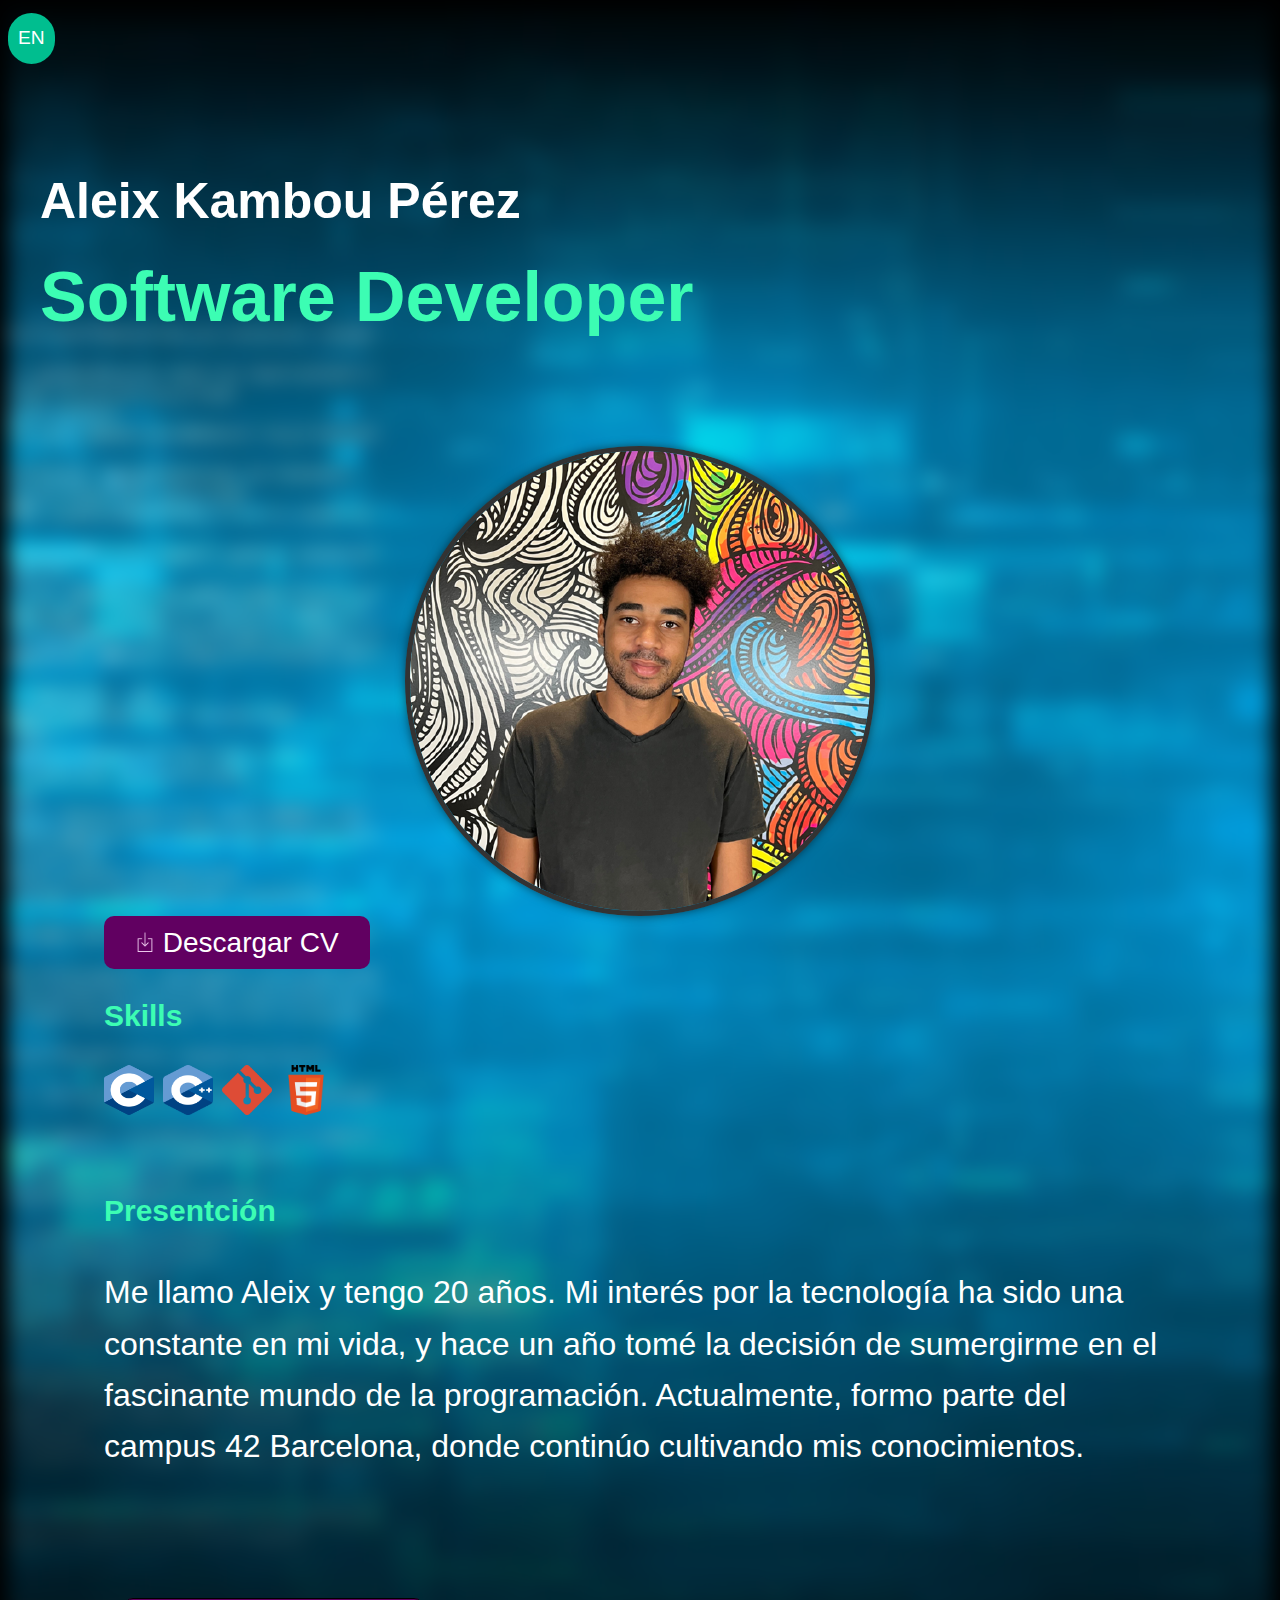
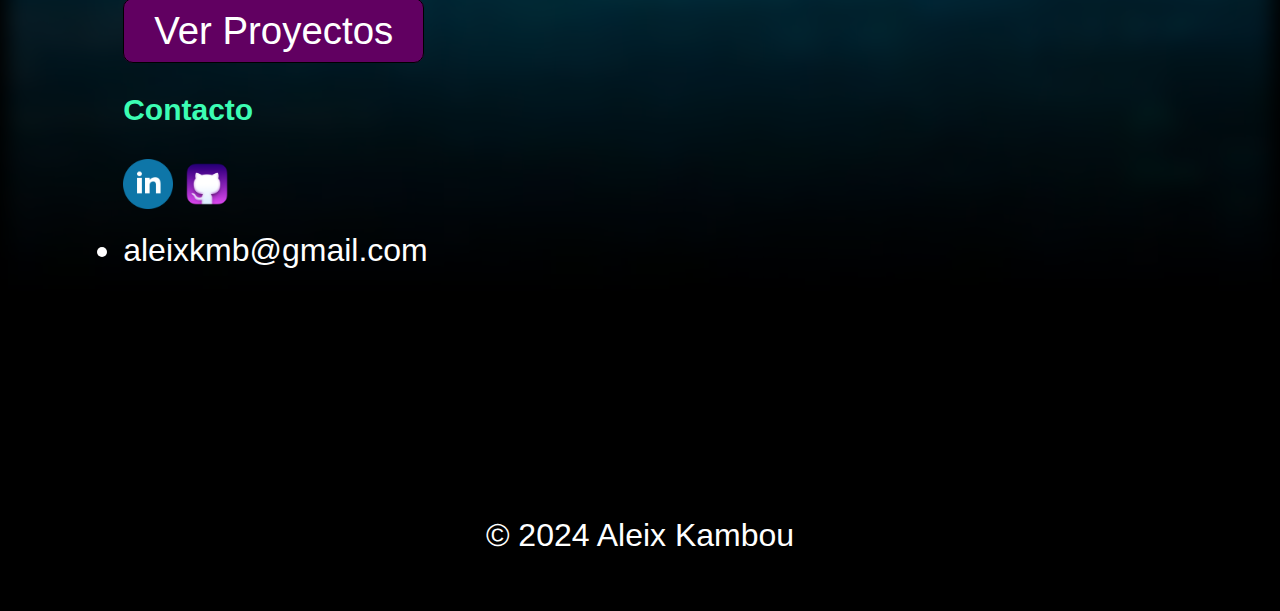
==== index.html @ 20dea62c "removed java" ====
<!DOCTYPE html>
<html lang="en">
<head>
    <meta charset="UTF-8">
    <meta name="viewport" content="width=device-width, initial-scale=1.0">
    <title>Aleix Kambou - Portfolio</title>
    <link rel="stylesheet" href="styles.css">
</head>
<body>
    <a href="english.html" class="language-button">EN</a>
    <header>
        <h1>Aleix Kambou Pérez</h1>
        <h4>Software Developer</h4>
        <img id="profile-picture" src="images/pfp.png" alt="Profile Picture">
    </header>
    
    <main>
        <section class="skills">
            <a href="CV/Aleix kambou.pdf" class="buttonCV" download>
                <img src="images/download.png" alt="Logo">
                Descargar CV
            </a>
            <h2>Skills</h2>
                <img src="images/c_logo.png" alt="Skill 1">
                <img src="images/cpp-logo.png" alt="Learning 1">
                <img src="images/git_logo.png" alt="Skill 3">
                <img src="images/html-logo.png" alt="Learning 2">
        </section>
        <section id="about-me">
            <h2>Presentción</h2>
            <p>
            Me llamo Aleix y tengo 20 años. 
            Mi interés por la tecnología ha sido una constante en mi vida, y 
            hace un año tomé la decisión de sumergirme en el fascinante 
            mundo de la programación. Actualmente, formo parte del campus 42 Barcelona, 
            donde continúo cultivando mis conocimientos.
        </section>
        <section id="contact">
            <a href="project.html" class="button">Ver Proyectos</a>
            <h2>Contacto</h2>
            <div>
                <a href="https://www.linkedin.com/in/akambou/" target="_blank"><img src="images/linkedin.png" alt="LinkedIn"></a>
                <a href="https://github.com/alkmb" target="_blank"><img src="images/github-logo.png" alt="GitHub"></a>
                <li>aleixkmb@gmail.com</li>
            </div>
        </section>
    </main>


    <footer>
        <p>&copy; 2024 Aleix Kambou</p>
        </footer>
        <script src="script.js"></script>
        </body>
        </html>
---- styles.css ----
body {
    font-family: Arial, sans-serif;
    line-height: 1.6;
    background-color: rgba(0, 0, 0, 1);
    position: relative;
    min-height: 100vh;
    font-size: 2em; /* Add this line */
}

@media (max-width: 800px) {
    #about-me, #contact, .skills {
        font-size: 1.5em;
    }
}

/* When the viewport is 500px or less, decrease the font size further */
@media (max-width: 800px) {
    #about-me , #contact, .skills{
        font-size: 0.7em;
    }
}

body::before {
	content: "";
	position: absolute;
	top: 0;
	left: 0;
	width: 100%;
	height: 100%;
	background: url("images/background.jpg");
	background-size: cover;
	background-position: center;
	filter: blur(10px); /* Adjust the pixel value as needed */
	z-index: -1;
}

#profile-picture {
	max-width: 100%;
	height: auto;
	border-radius: 50%;
	box-shadow: 0px 0px 10px rgba(0,0,0,0.5);
	border: 5px solid #333;
	display: block;
	margin: 0 auto; /* This will center the image */
}

#about-me {
	padding-top: 1em; /* Adjust this value as needed */
	padding-bottom: 3em;
	background: transparent;
	margin-bottom: 0em; /* Adjust this value as needed */
	margin-left: 3em;
	margin-right: 3em;
	color: white;
}

#contact {
	padding-left: 3em;
	padding-right: 3em;
	padding-bottom: 6em;
	background: transparent;
	margin-bottom: 0;
	margin-left: 0.6em;
	margin-right: 3em;
	color: white;
}

.skills {
	padding-left: 3em;
	background: transparent;
	margin-bottom: 0;
	margin-right: 3em;
	color: white;
}

.skills img {
	width: 50px;
	height: 50px; 
}


header {
	text-align: left;
    position: relative;
    padding-top: 2em;
    margin-left: 1em;
	margin-right: 1em;
    margin-bottom: 0;
}

@keyframes glitch {
	0% {
		text-shadow: none;
	}
	20% {
		text-shadow: -2px 0 blue, 2px 0 red;
	}
	40% {
		text-shadow: -2px 0 red, 2px 0 blue;
	}
	60% {
		text-shadow: -2px 0 blue, 2px 0 red;
	}
	80% {
		text-shadow: -2px 0 red, 2px 0 blue;
	}
	100% {
		text-shadow: none;
	}
}

h1 {
    font-size: 50px;
    color: rgb(255, 255, 255);
    margin-bottom: 0; /* This reduces the space below the h1 */
}

h3 {
	font-size: 20px;
	margin-top: 0; /* This reduces the space above the h3 */
	color: rgb(179, 16, 124);
}

h4 {
	font-size: 70px;
	margin-top: 0; /* This reduces the space above the h3 */
	color: rgb(60, 253, 179);
}
h2 {
	font-size: 30px;
	color: rgb(60, 253, 179);
	text-shadow: #000000;
}

@media (max-width: 600px) {
	h1 {
		display: none;
	}
	h4 {
		display: none;
	}
}

#contact img {
	width: 50px; /* Adjust as needed */
	height: auto; /* This maintains the aspect ratio of the image */
}

.buttonCV img {
	height: 20px;
	width: 20px;
	filter: brightness(0) invert(1) sepia(1) saturate(5) hue-rotate(270deg);
}

.buttonCV {
	transform: translateY(-50%);
	background-color: #610061; /* Change this to your preferred color */
	color: white; /* Change this to your preferred color */
	border: 1px solid #448e9b00;
	border-radius: 10px;
	text-decoration: none;
	font-size: 1.2em;
	transition: background-color 0.3s ease;
	margin: 0px;
}

.buttonCV:hover {
	background-color: #005F7F; /* Change this to your preferred color */
	animation: glitch 1s infinite;
}

/* Default button styles */
.button, .buttonCV{
	padding: 10px 30px;
	font-size: 28px;
}

.home-button {
	margin-left: 2em;
	transform: translateY(-50%);
	background-color: #610061; /* Change this to your preferred color */
	color: white; /* Change this to your preferred color */
	border: 1px solid #530546;
	border-radius: 10px;
	border-color: #000000;
	text-decoration: none;
	font-size: 1.2em;
	transition: background-color 0.3s ease;
	padding: 10px 30px;
	font-size: 28px;
}

.home-button:hover {
	background-color: #005F7F; /* Change this to your preferred color */
	animation: glitch 1s infinite;
}

.button{
	transform: translateY(-50%);
	background-color: #610061; /* Change this to your preferred color */
	color: white; /* Change this to your preferred color */
	border: 1px solid #530546;
	border-radius: 10px;
	border-color: #000000;
	text-decoration: none;
	font-size: 1.2em;
	transition: background-color 0.3s ease;
}

.button img{
	height: 20px;
	width: 20px;
	vertical-align: middle;
}

.button:hover {
	background-color: #005F7F; /* Change this to your preferred color */
	animation: glitch 1s infinite;
}

.language-button {
    display: inline-block;
    padding: 10px 10px;
    background-color: #00be8f; /* Change to desired color */
    color: white;
    text-decoration: none;
    text-align: center;
    border-radius: 100px;
	font-size: 0.6em;
    transition: background-color 0.3s ease;
}

.language-button:hover {
    background-color: #001d5c; /* Change to desired hover color */
}


/* Responsive styles for screens smaller than 600px */
@media (max-width: 600px) {
	.button, .buttonCV, #prev, #next {
		padding: 5px 10px;
		font-size: 14px;
	}
}


.project {
	position: relative;
	flex: 1 0 21%; /* This will make each box take up approximately 1/4 of the container width, adjust as needed */
	box-sizing: border-box;
	margin: 10%;
	padding: 10%;
	background-color: #181142; /* This makes the background grey */
	color: #ffffff; /* This makes the text white */
	box-shadow: 1px 1px 1px rgba(0,0,0,0.1);
	font-size: 14px; /* This makes the text smaller. Adjust as needed */
}


.github-logo{
	width: 40px; /* This makes the logo smaller. Adjust as needed */
	height: auto; /* This maintains the aspect ratio of the logo */
}

.github-logo:hover {
	filter: brightness(0) invert(1) sepia(1) saturate(5) hue-rotate(270deg);
}

.responsive-video {
	width: 30%;
	height: auto;
}

@media (min-width: 600px) {
	.responsive-video {
		width: 100%;
	}
}

@media (min-width: 900px) {
	.responsive-video {
		width: 100%;
	}
}


footer {
	color: white;
	text-align: center;
	padding: 10px;
}
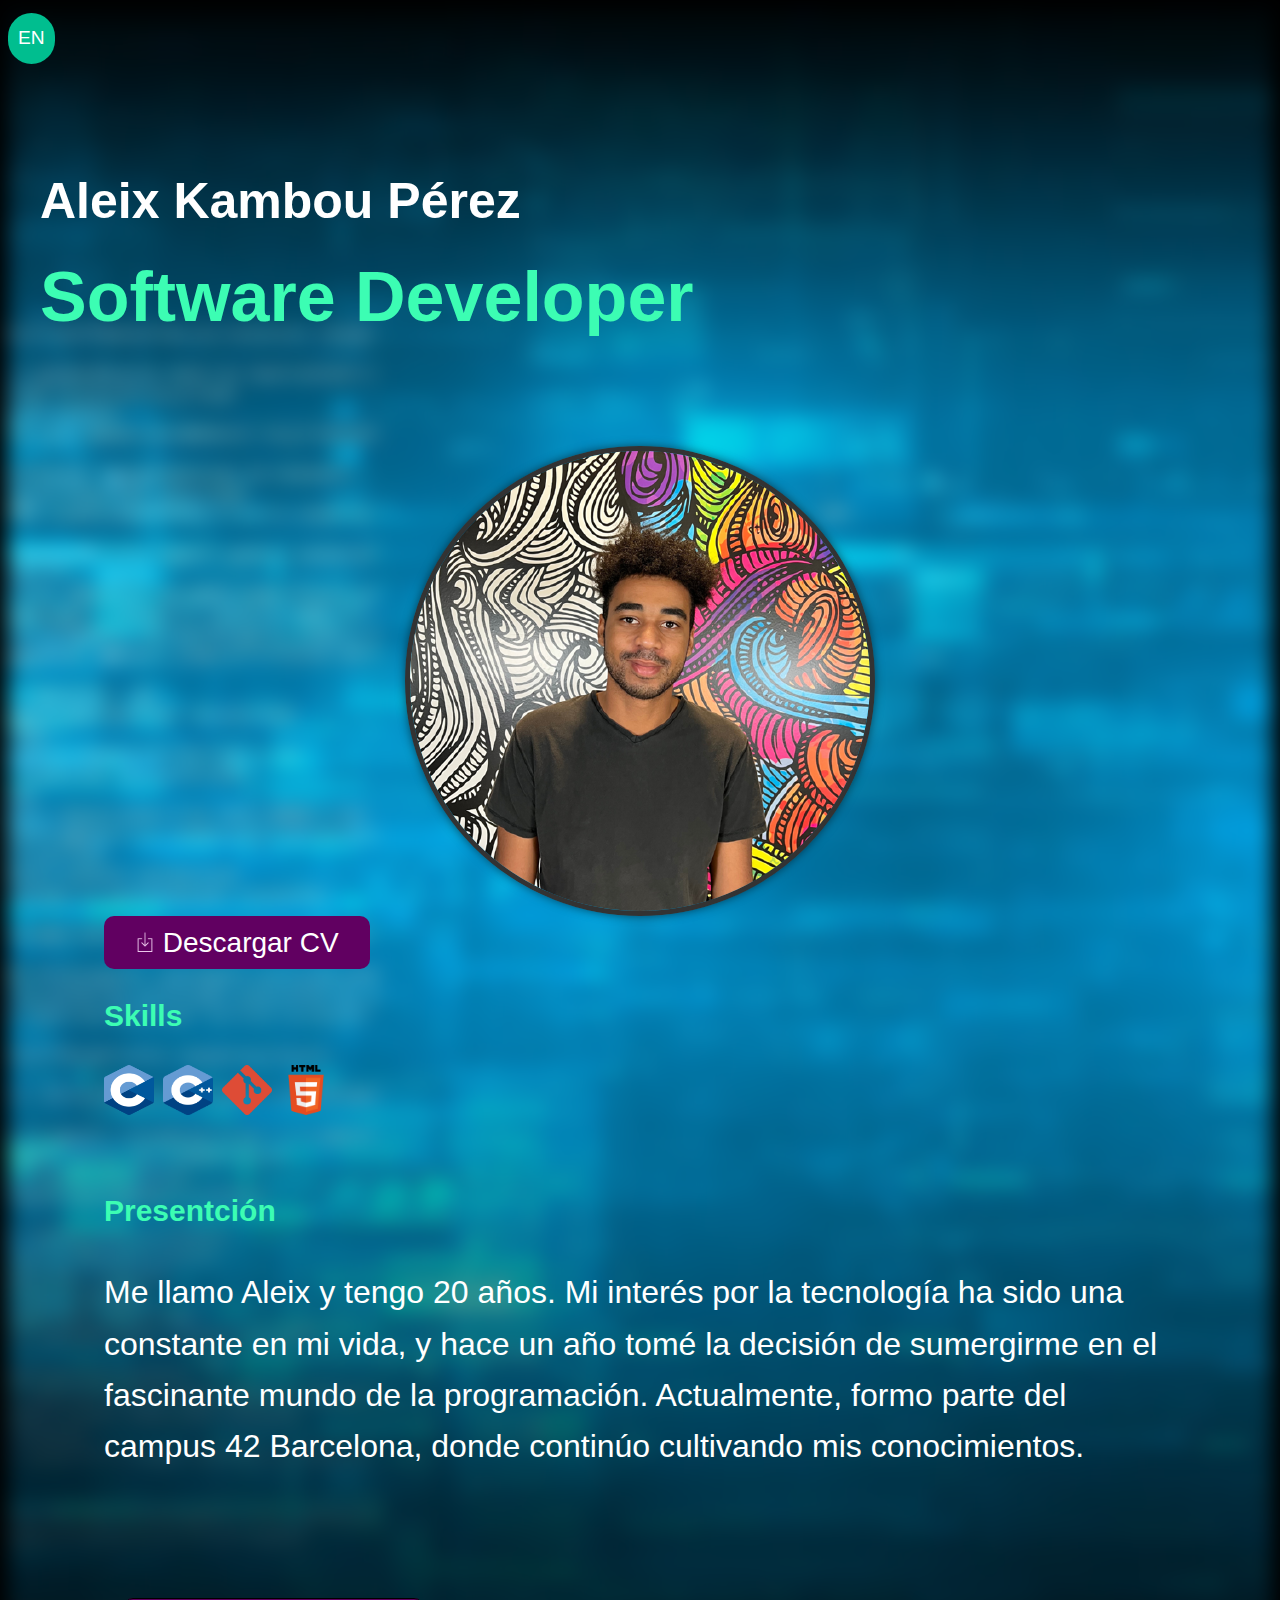
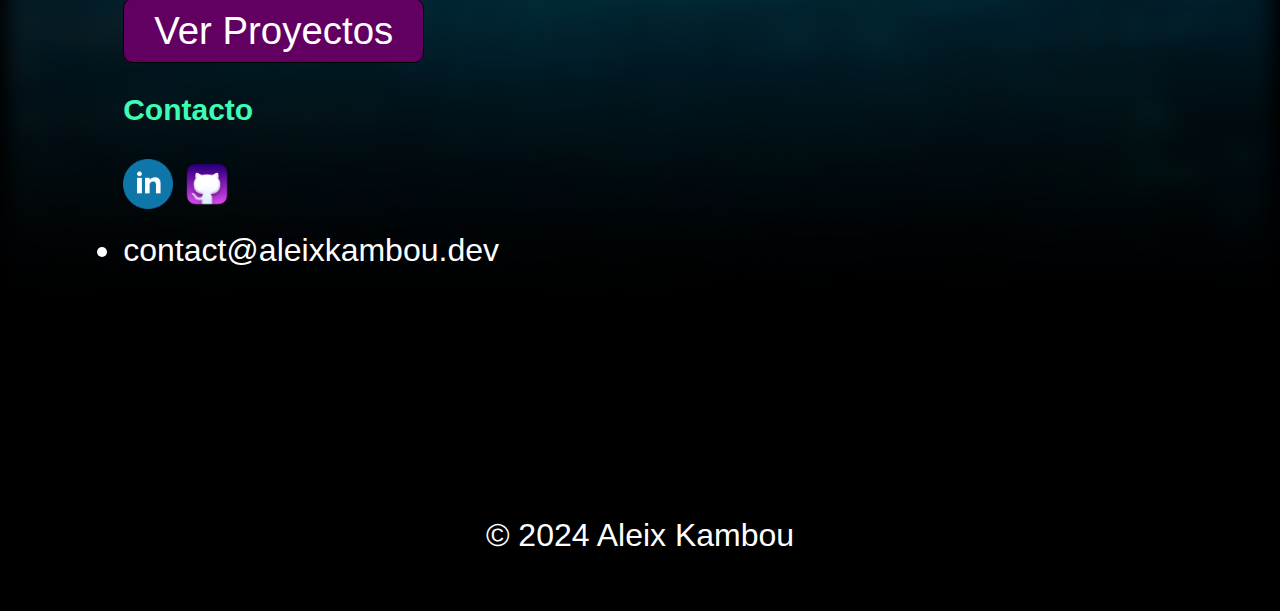
==== commit 380005c0: "changed mail" ====
--- a/index.html
+++ b/index.html
@@ -41,7 +41,7 @@
             <div>
                 <a href="https://www.linkedin.com/in/akambou/" target="_blank"><img src="images/linkedin.png" alt="LinkedIn"></a>
                 <a href="https://github.com/alkmb" target="_blank"><img src="images/github-logo.png" alt="GitHub"></a>
-                <li>aleixkmb@gmail.com</li>
+                <li>contact@aleixkambou.dev</li>
             </div>
         </section>
     </main>
@@ -52,4 +52,4 @@
         </footer>
         <script src="script.js"></script>
         </body>
-        </html>+        </html>
--- a/styles.css
+++ b/styles.css
@@ -254,9 +254,14 @@
 	color: #ffffff; /* This makes the text white */
 	box-shadow: 1px 1px 1px rgba(0,0,0,0.1);
 	font-size: 14px; /* This makes the text smaller. Adjust as needed */
-}
-
-
+	border-radius: 10px; /* Rounded corners */
+}
+
+.project:hover {
+	background-color: #009688; /* New background color on hover */
+	transform: scale(1.03); /* Keep the scale transformation for a subtle effect */
+	box-shadow: 0 4px 8px rgba(0,0,0,0.2); /* Keep the enhanced shadow for depth */
+}
 .github-logo{
 	width: 40px; /* This makes the logo smaller. Adjust as needed */
 	height: auto; /* This maintains the aspect ratio of the logo */
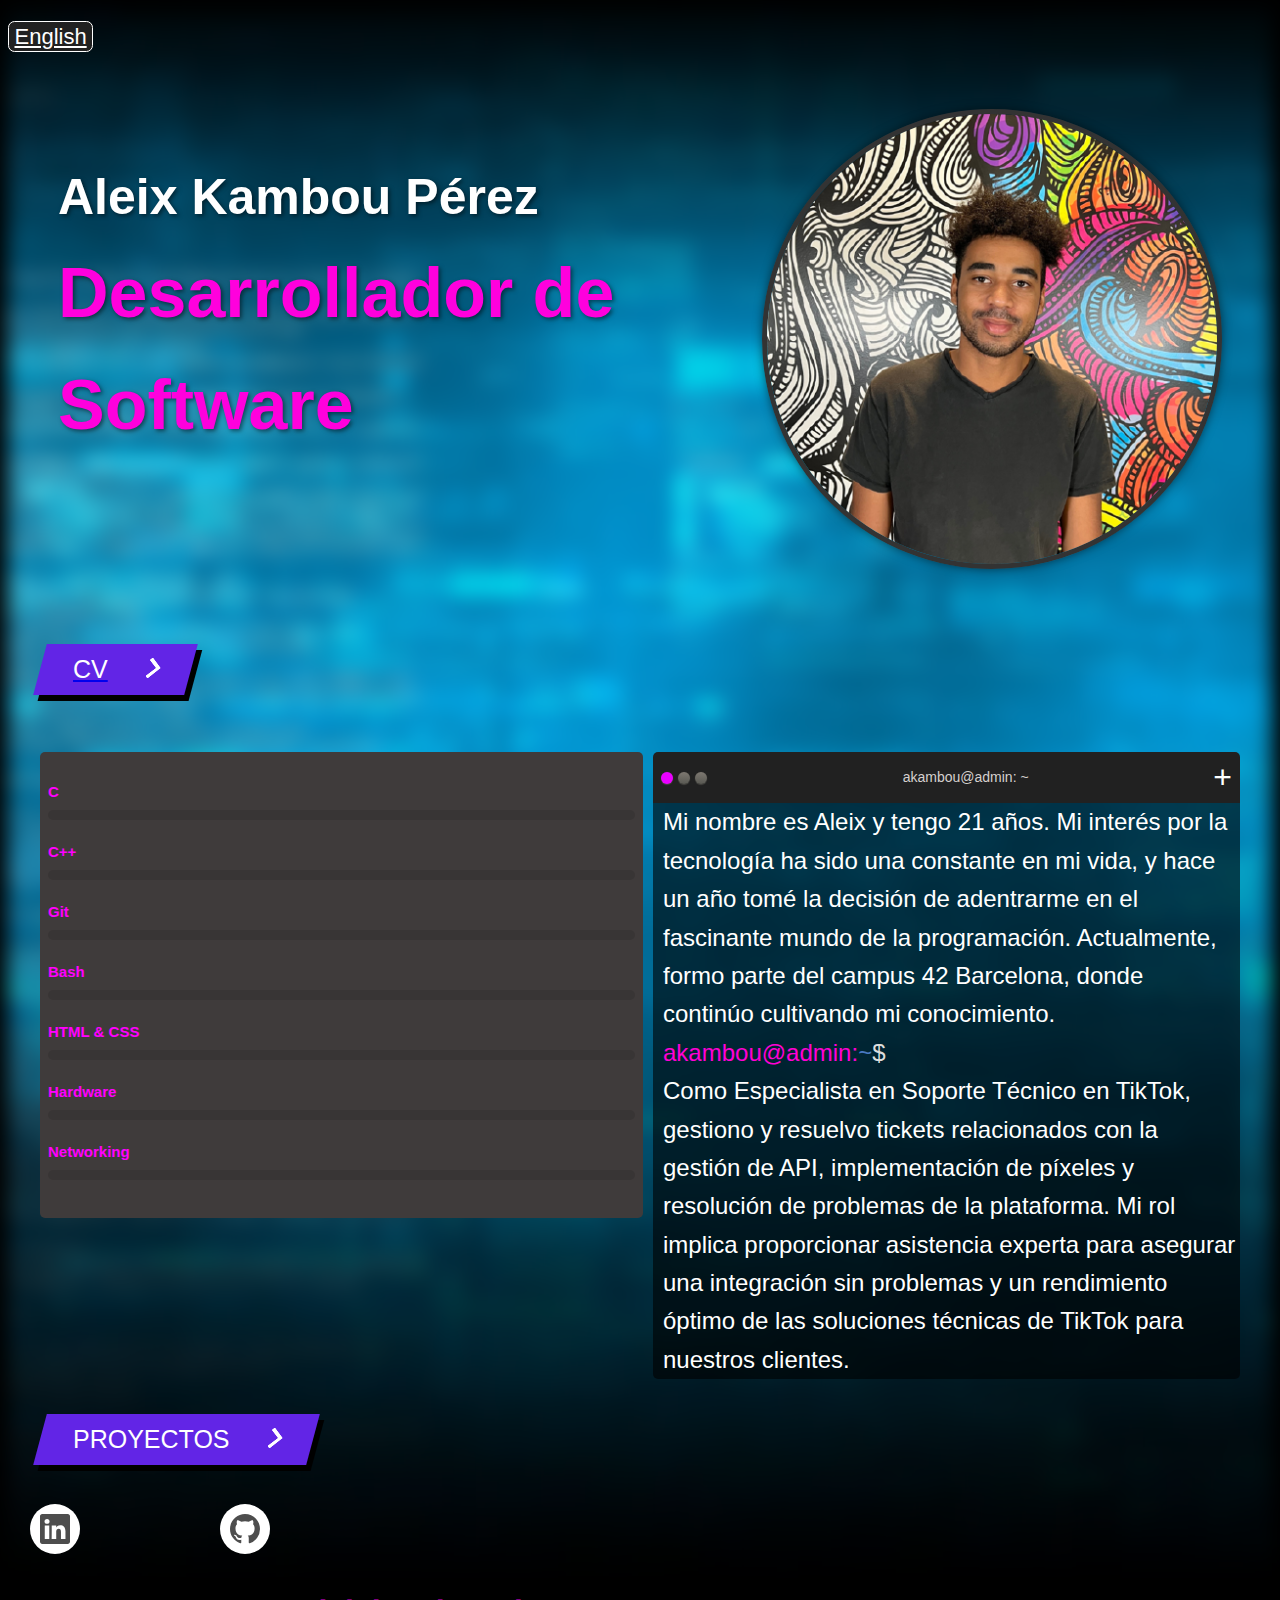
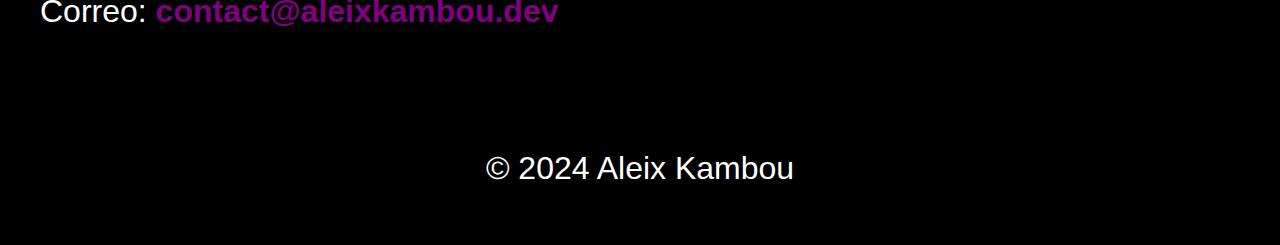
==== commit 527927e7: "Improved UI" ====
--- a/index.html
+++ b/index.html
@@ -1,49 +1,261 @@
 <!DOCTYPE html>
 <html lang="en">
-<head>
-    <meta charset="UTF-8">
-    <meta name="viewport" content="width=device-width, initial-scale=1.0">
-    <title>Aleix Kambou - Portfolio</title>
-    <link rel="stylesheet" href="styles.css">
-</head>
+    <head>
+        <meta charset="utf-8"> <!-- CODIFICATION-->
+        <meta name="viewport" content="width=device-width">
+        <title>Akambou</title>
+    
+        <meta name="description" content="Portfolio Aleix Kambou, 1 año de experiencia en Ingeniera de Software y 
+          estudiante en Campus 42 Barcelona">
+        <meta property="og:title" content="Portfolio Aleix Kambou">
+        <meta property="og:description" content="Portfolio Aleix Kambou, 1 año de experiencia en Ingeniera de Software y 
+          estudiante en Campus 42 Barcelona">
+        <meta property="og:img" content="img/akambou.png">
+        <meta name="robots" content="index, follow">
+        <link rel="stylesheet" href="styles.css">
+        <link rel="icon" type="img/png" href="images/pfp.png">
+      </head>
 <body>
-    <a href="english.html" class="language-button">EN</a>
+    <a href="index-en.html" class="language-button">English</a>
     <header>
-        <h1>Aleix Kambou Pérez</h1>
-        <h4>Software Developer</h4>
-        <img id="profile-picture" src="images/pfp.png" alt="Profile Picture">
+        <div class="header-content">
+            <div class="header-text">
+                <h1>Aleix Kambou Pérez</h1>
+                <h4>Desarrollador de Software</h4>
+            </div>
+            <img id="profile-picture" src="images/pfp.png" alt="Profile Picture">
+        </div>
+        
     </header>
     
     <main>
+
         <section class="skills">
-            <a href="CV/Aleix kambou.pdf" class="buttonCV" download>
-                <img src="images/download.png" alt="Logo">
-                Descargar CV
+            <a href="CV/Aleix kambou.pdf" download="Aleix Kambou CV.pdf">
+                <button class="cta">
+                    <span class="span">CV</span>
+                    <span class="second">
+                        <svg
+                            xmlns:xlink="http://www.w3.org/1999/xlink"
+                            xmlns="http://www.w3.org/2000/svg"
+                            version="1.1"
+                            viewBox="0 0 66 43"
+                            height="20px"
+                            width="50px"
+                        >
+                            <g
+                                fill-rule="evenodd"
+                                fill="none"
+                                stroke-width="1"
+                                stroke="none"
+                                id="arrow"
+                            >
+                                <path
+                                    fill="#FFFFFF"
+                                    d="M40.1543933,3.89485454 L43.9763149,0.139296592 C44.1708311,-0.0518420739 44.4826329,-0.0518571125 44.6771675,0.139262789 L65.6916134,20.7848311 C66.0855801,21.1718824 66.0911863,21.8050225 65.704135,22.1989893 C65.7000188,22.2031791 65.6958657,22.2073326 65.6916762,22.2114492 L44.677098,42.8607841 C44.4825957,43.0519059 44.1708242,43.0519358 43.9762853,42.8608513 L40.1545186,39.1069479 C39.9575152,38.9134427 39.9546793,38.5968729 40.1481845,38.3998695 C40.1502893,38.3977268 40.1524132,38.395603 40.1545562,38.3934985 L56.9937789,21.8567812 C57.1908028,21.6632968 57.193672,21.3467273 57.0001876,21.1497035 C56.9980647,21.1475418 56.9959223,21.1453995 56.9937605,21.1432767 L40.1545208,4.60825197 C39.9574869,4.41477773 39.9546013,4.09820839 40.1480756,3.90117456 C40.1501626,3.89904911 40.1522686,3.89694235 40.1543933,3.89485454 Z"
+                                    class="one"
+                                ></path>
+                                <path
+                                    fill="#FFFFFF"
+                                    d="M20.1543933,3.89485454 L23.9763149,0.139296592 C24.1708311,-0.0518420739 24.4826329,-0.0518571125 24.6771675,0.139262789 L45.6916134,20.7848311 C46.0855801,21.1718824 46.0911863,21.8050225 45.704135,22.1989893 C45.7000188,22.2031791 45.6958657,22.2073326 45.6916762,22.2114492 L24.677098,42.8607841 C24.4825957,43.0519059 24.1708242,43.0519358 23.9762853,42.8608513 L20.1545186,39.1069479 C19.9575152,38.9134427 19.9546793,38.5968729 20.1481845,38.3998695 C20.1502893,38.3977268 20.1524132,38.395603 20.1545562,38.3934985 L36.9937789,21.8567812 C37.1908028,21.6632968 37.193672,21.3467273 37.0001876,21.1497035 C36.9980647,21.1475418 36.9959223,21.1453995 36.9937605,21.1432767 L20.1545208,4.60825197 C19.9574869,4.41477773 19.9546013,4.09820839 20.1480756,3.90117456 C20.1501626,3.89904911 20.1522686,3.89694235 20.1543933,3.89485454 Z"
+                                    class="two"
+                                ></path>
+                                <path
+                                    fill="#FFFFFF"
+                                    d="M0.154393339,3.89485454 L3.97631488,0.139296592 C4.17083111,-0.0518420739 4.48263286,-0.0518571125 4.67716753,0.139262789 L25.6916134,20.7848311 C26.0855801,21.1718824 26.0911863,21.8050225 25.704135,22.1989893 C25.7000188,22.2031791 25.6958657,22.2073326 25.6916762,22.2114492 L4.67709797,42.8607841 C4.48259567,43.0519059 4.17082418,43.0519358 3.97628526,42.8608513 L0.154518591,39.1069479 C-0.0424848215,38.9134427 -0.0453206733,38.5968729 0.148184538,38.3998695 C0.150289256,38.3977268 0.152413239,38.395603 0.154556228,38.3934985 L16.9937789,21.8567812 C17.1908028,21.6632968 17.193672,21.3467273 17.0001876,21.1497035 C16.9980647,21.1475418 16.9959223,21.1453995 16.9937605,21.1432767 L0.15452076,4.60825197 C-0.0425130651,4.41477773 -0.0453986756,4.09820839 0.148075568,3.90117456 C0.150162624,3.89904911 0.152268631,3.89694235 0.154393339,3.89485454 Z"
+                                    class="three"
+                                ></path>
+                            </g>
+                        </svg>
+                    </span>
+                </button>
             </a>
-            <h2>Skills</h2>
-                <img src="images/c_logo.png" alt="Skill 1">
-                <img src="images/cpp-logo.png" alt="Learning 1">
-                <img src="images/git_logo.png" alt="Skill 3">
-                <img src="images/html-logo.png" alt="Learning 2">
         </section>
+
         <section id="about-me">
-            <h2>Presentción</h2>
-            <p>
-            Me llamo Aleix y tengo 20 años. 
-            Mi interés por la tecnología ha sido una constante en mi vida, y 
-            hace un año tomé la decisión de sumergirme en el fascinante 
-            mundo de la programación. Actualmente, formo parte del campus 42 Barcelona, 
-            donde continúo cultivando mis conocimientos.
+            <div class="about-me-wrapper">
+                <div class="container">
+                    <div class="skill-box">
+                        <span class="title">C</span>
+                        <div class="skill-bar">
+                            <span class="skill-per c">
+                                <span class="tooltip">70%</span>
+                            </span>
+                        </div>
+                    </div>
+        
+                    <div class="skill-box">
+                        <span class="title">C++</span>
+                        <div class="skill-bar">
+                            <span class="skill-per cpp">
+                                <span class="tooltip">50%</span>
+                            </span>
+                        </div>
+                    </div>
+                    <div class="skill-box">
+                        <span class="title">Git</span>
+                        <div class="skill-bar">
+                            <span class="skill-per git">
+                                <span class="tooltip">50%</span>
+                            </span>
+                        </div>
+                    </div>
+                    <div class="skill-box">
+                        <span class="title">Bash</span>
+                        <div class="skill-bar">
+                            <span class="skill-per bash">
+                                <span class="tooltip">40%</span>
+                            </span>
+                        </div>
+                    </div>
+                    <div class="skill-box">
+                        <span class="title">HTML & CSS</span>
+                        <div class="skill-bar">
+                            <span class="skill-per html">
+                                <span class="tooltip">30%</span>
+                            </span>
+                        </div>
+                    </div>
+                    <div class="skill-box">
+                        <span class="title">Hardware</span>
+                        <div class="skill-bar">
+                            <span class="skill-per HW">
+                                <span class="tooltip">80%</span>
+                            </span>
+                        </div>
+                    </div>
+                    <div class="skill-box">
+                        <span class="title">Networking</span>
+                        <div class="skill-bar">
+                            <span class="skill-per network">
+                                <span class="tooltip">70%</span>
+                            </span>
+                        </div>
+                    </div>
+                </div>
+        
+                <div class="terminal">
+                    <div class="terminal_toolbar">
+                        <div class="butt">
+                            <button class="btn btn-color"></button>
+                            <button class="btn"></button>
+                            <button class="btn"></button>
+                        </div>
+                        <p class="user">akambou@admin: ~</p>
+                        <div class="add_tab">+</div>
+                    </div>
+                    <div class="terminal_body">
+                        Mi nombre es Aleix y tengo 21 años. 
+                        Mi interés por la tecnología ha sido una constante
+                         en mi vida, y hace un año tomé la decisión de 
+                         adentrarme en el fascinante mundo de la programación. 
+                         Actualmente, formo parte del campus 42 Barcelona, donde 
+                         continúo cultivando mi conocimiento.
+                        <div class="terminal_promt">
+                            <span class="terminal_user">akambou@admin:</span>
+                            <span class="terminal_location">~</span>
+                            <span class="terminal_bling">$</span>
+                        </div>
+                        Como Especialista en Soporte Técnico en TikTok, gestiono y 
+                        resuelvo tickets relacionados con la gestión de API, implementación 
+                        de píxeles y resolución de problemas de la plataforma. 
+                        Mi rol implica proporcionar asistencia experta para asegurar
+                         una integración sin problemas y un rendimiento óptimo de las 
+                         soluciones técnicas de TikTok para nuestros clientes.                    
+                        </div>
+                </div>
+            </div>
+
+            <button class="cta" onclick="window.location.href='project.html'">
+                <span class="span">PROYECTOS</span>
+                <span class="second">
+                    <svg
+                        xmlns:xlink="http://www.w3.org/1999/xlink"
+                        xmlns="http://www.w3.org/2000/svg"
+                        version="1.1"
+                        viewBox="0 0 66 43"
+                        height="20px"
+                        width="50px"
+                    >
+                        <g
+                            fill-rule="evenodd"
+                            fill="none"
+                            stroke-width="1"
+                            stroke="none"
+                            id="arrow"
+                        >
+                            <path
+                                fill="#FFFFFF"
+                                d="M40.1543933,3.89485454 L43.9763149,0.139296592 C44.1708311,-0.0518420739 44.4826329,-0.0518571125 44.6771675,0.139262789 L65.6916134,20.7848311 C66.0855801,21.1718824 66.0911863,21.8050225 65.704135,22.1989893 C65.7000188,22.2031791 65.6958657,22.2073326 65.6916762,22.2114492 L44.677098,42.8607841 C44.4825957,43.0519059 44.1708242,43.0519358 43.9762853,42.8608513 L40.1545186,39.1069479 C39.9575152,38.9134427 39.9546793,38.5968729 40.1481845,38.3998695 C40.1502893,38.3977268 40.1524132,38.395603 40.1545562,38.3934985 L56.9937789,21.8567812 C57.1908028,21.6632968 57.193672,21.3467273 57.0001876,21.1497035 C56.9980647,21.1475418 56.9959223,21.1453995 56.9937605,21.1432767 L40.1545208,4.60825197 C39.9574869,4.41477773 39.9546013,4.09820839 40.1480756,3.90117456 C40.1501626,3.89904911 40.1522686,3.89694235 40.1543933,3.89485454 Z"
+                                class="one"
+                            ></path>
+                            <path
+                                fill="#FFFFFF"
+                                d="M20.1543933,3.89485454 L23.9763149,0.139296592 C24.1708311,-0.0518420739 24.4826329,-0.0518571125 24.6771675,0.139262789 L45.6916134,20.7848311 C46.0855801,21.1718824 46.0911863,21.8050225 45.704135,22.1989893 C45.7000188,22.2031791 45.6958657,22.2073326 45.6916762,22.2114492 L24.677098,42.8607841 C24.4825957,43.0519059 24.1708242,43.0519358 23.9762853,42.8608513 L20.1545186,39.1069479 C19.9575152,38.9134427 19.9546793,38.5968729 20.1481845,38.3998695 C20.1502893,38.3977268 20.1524132,38.395603 20.1545562,38.3934985 L36.9937789,21.8567812 C37.1908028,21.6632968 37.193672,21.3467273 37.0001876,21.1497035 C36.9980647,21.1475418 36.9959223,21.1453995 36.9937605,21.1432767 L20.1545208,4.60825197 C19.9574869,4.41477773 19.9546013,4.09820839 20.1480756,3.90117456 C20.1501626,3.89904911 20.1522686,3.89694235 20.1543933,3.89485454 Z"
+                                class="two"
+                            ></path>
+                            <path
+                                fill="#FFFFFF"
+                                d="M0.154393339,3.89485454 L3.97631488,0.139296592 C4.17083111,-0.0518420739 4.48263286,-0.0518571125 4.67716753,0.139262789 L25.6916134,20.7848311 C26.0855801,21.1718824 26.0911863,21.8050225 25.704135,22.1989893 C25.7000188,22.2031791 25.6958657,22.2073326 25.6916762,22.2114492 L4.67709797,42.8607841 C4.48259567,43.0519059 4.17082418,43.0519358 3.97628526,42.8608513 L0.154518591,39.1069479 C-0.0424848215,38.9134427 -0.0453206733,38.5968729 0.148184538,38.3998695 C0.150289256,38.3977268 0.152413239,38.395603 0.154556228,38.3934985 L16.9937789,21.8567812 C17.1908028,21.6632968 17.193672,21.3467273 17.0001876,21.1497035 C16.9980647,21.1475418 16.9959223,21.1453995 16.9937605,21.1432767 L0.15452076,4.60825197 C-0.0425130651,4.41477773 -0.0453986756,4.09820839 0.148075568,3.90117456 C0.150162624,3.89904911 0.152268631,3.89694235 0.154393339,3.89485454 Z"
+                                class="three"
+                            ></path>
+                        </g>
+                    </svg>
+                </span>
+            </button>
         </section>
+        
+        
         <section id="contact">
-            <a href="project.html" class="button">Ver Proyectos</a>
-            <h2>Contacto</h2>
-            <div>
-                <a href="https://www.linkedin.com/in/akambou/" target="_blank"><img src="images/linkedin.png" alt="LinkedIn"></a>
-                <a href="https://github.com/alkmb" target="_blank"><img src="images/github-logo.png" alt="GitHub"></a>
-                <li>contact@aleixkambou.dev</li>
-            </div>
-        </section>
+            <ul class="example-2">
+              <li class="icon-content">
+                <a
+                  data-social="linkedin"
+                  aria-label="LinkedIn"
+                  href="https://www.linkedin.com/in/akambou/"
+                >
+                  <div class="filled"></div>
+                  <svg
+                    xml:space="preserve"
+                    viewBox="0 0 16 16"
+                    class="bi bi-linkedin"
+                    fill="currentColor"
+                    height="16"
+                    width="16"
+                    xmlns="http://www.w3.org/2000/svg"
+                >
+                    <path
+                      fill="currentColor"
+                      d="M0 1.146C0 .513.526 0 1.175 0h13.65C15.474 0 16 .513 16 1.146v13.708c0 .633-.526 1.146-1.175 1.146H1.175C.526 16 0 15.487 0 14.854zm4.943 12.248V6.169H2.542v7.225zm-1.2-8.212c.837 0 1.358-.554 1.358-1.248-.015-.709-.52-1.248-1.342-1.248S2.4 3.226 2.4 3.934c0 .694.521 1.248 1.327 1.248zm4.908 8.212V9.359c0-.216.016-.432.08-.586.173-.431.568-.878 1.232-.878.869 0 1.216.662 1.216 1.634v3.865h2.401V9.25c0-2.22-1.184-3.252-2.764-3.252-1.274 0-1.845.7-2.165 1.193v.025h-.016l.016-.025V6.169h-2.4c.03.678 0 7.225 0 7.225z"
+                    ></path>
+                  </svg>
+                </a>
+                <div class="tooltip">LinkedIn</div>
+              </li>
+              <li class="icon-content">
+                <a data-social="github" aria-label="GitHub" href="https://www.github.com/alkmb">
+                  <div class="filled"></div>
+                  <svg
+                    xml:space="preserve"
+                    viewBox="0 0 16 16"
+                    class="bi bi-github"
+                    fill="currentColor"
+                    height="16"
+                    width="16"
+                    xmlns="http://www.w3.org/2000/svg"
+                  >
+                    <path
+                      fill="currentColor"
+                      d="M8 0C3.58 0 0 3.58 0 8c0 3.54 2.29 6.53 5.47 7.59.4.07.55-.17.55-.38 0-.19-.01-.82-.01-1.49-2.01.37-2.53-.49-2.69-.94-.09-.23-.48-.94-.82-1.13-.28-.15-.68-.52-.01-.53.63-.01 1.08.58 1.23.82.72 1.21 1.87.87 2.33.66.07-.52.28-.87.51-1.07-1.78-.2-3.64-.89-3.64-3.95 0-.87.31-1.59.82-2.15-.08-.2-.36-1.02.08-2.12 0 0 .67-.21 2.2.82.64-.18 1.32-.27 2-.27s1.36.09 2 .27c1.53-1.04 2.2-.82 2.2-.82.44 1.1.16 1.92.08 2.12.51.56.82 1.27.82 2.15 0 3.07-1.87 3.75-3.65 3.95.29.25.54.73.54 1.48 0 1.07-.01 1.93-.01 2.2 0 .21.15.46.55.38A8.01 8.01 0 0 0 16 8c0-4.42-3.58-8-8-8"
+                      ></path>
+                    </svg>
+                </a>
+                <div class="tooltip">GitHub</div>
+            </li>
+        </ul>
+        <p>Correo: <strong class="purple-text">contact@aleixkambou.dev</strong></p>        </section>
+
+
     </main>
 
 
--- a/styles.css
+++ b/styles.css
@@ -20,6 +20,13 @@
     }
 }
 
+/* Responsive styles for screens smaller than 600px */
+@media (max-width: 600px) {
+	.button, .buttonCV, #prev, #next {
+		padding: 5px 10px;
+		font-size: 14px;
+	}
+}
 body::before {
 	content: "";
 	position: absolute;
@@ -44,48 +51,349 @@
 	margin: 0 auto; /* This will center the image */
 }
 
+/*###################################################### ABOUT ME #######################################*/
 #about-me {
 	padding-top: 1em; /* Adjust this value as needed */
-	padding-bottom: 3em;
+	padding-bottom: 1em;
 	background: transparent;
 	margin-bottom: 0em; /* Adjust this value as needed */
-	margin-left: 3em;
-	margin-right: 3em;
+	margin-left: 1em;
+	margin-right: 1em;
 	color: white;
 }
 
-#contact {
-	padding-left: 3em;
-	padding-right: 3em;
-	padding-bottom: 6em;
-	background: transparent;
-	margin-bottom: 0;
-	margin-left: 0.6em;
-	margin-right: 3em;
-	color: white;
-}
+/* Default layout */
+.about-me-wrapper {
+    display: flex;
+    justify-content: space-between;
+    align-items: flex-start;
+}
+
+/* Responsive layout for smaller screens */
+@media (max-width: 800px) {
+    .about-me-wrapper {
+        flex-direction: column;
+    }
+    .terminal {
+        order: 2;
+		padding-top: 10px; /* Move the terminal to the bottom */
+    }
+}
+
+.terminal {
+    display: flex;
+	padding-left: 10px;
+    flex-direction: column;
+    width: 100%;
+	height: 100%;
+}
+
+.terminal_toolbar {
+    display: flex;
+    align-items: center;
+    padding: 0 8px;
+	margin-bottom: -5px;
+    box-sizing: border-box;
+    border-top-left-radius: 5px;
+    border-top-right-radius: 5px;
+    background: #212121;
+    justify-content: space-between;
+}
+
+.terminal_body {
+    background: rgba(0, 0, 0, 0.6);
+    padding-left: 10px;
+    font-size: 24px;
+	margin-top:-1px;
+	margin-bottom: 10px;
+    border-bottom-left-radius: 5px;
+    border-bottom-right-radius: 5px;
+    margin-top: 5px;
+}
+
+.terminal_promt {
+    display: flex;
+}
+
+
+.terminal_user {
+    color: #ff00d4;
+}
+
+.terminal_location {
+    color: #4878c0;
+}
+
+.terminal_bling {
+    color: #dddddd;
+}
+
+.terminal_cursor {
+    display: block;
+    height: 24px;
+    width: 10px;
+    margin-top: 7px;
+    margin-left: 10px;
+    animation: curbl 1200ms linear infinite;
+}
+
+
+.butt {
+    display: flex;
+    align-items: center;
+}
+
+.btn {
+    display: flex;
+    justify-content: center;
+    align-items: center;
+    padding: 0;
+    margin-right: 5px;
+    font-size: 12px;
+    height: 12px;
+    width: 12px;
+    box-sizing: border-box;
+    border: none;
+    border-radius: 100%;
+    background: linear-gradient(#7d7871 0%, #595953 100%);
+    text-shadow: 0px 1px 0px rgba(255, 255, 255, 0.2);
+    box-shadow: 0px 0px 1px 0px #41403A, 0px 1px 1px 0px #474642;
+}
+
+.btn-color {
+    background: #ea00ff;
+}
+
+.btn:hover {
+    cursor: pointer;
+}
+
+.btn:focus {
+    outline: none;
+}
+
+.butt--exit {
+    background: linear-gradient(#f37458 0%, #de4c12 100%);
+}
+
+.user {
+    color: #d5d0ce;
+    margin-left: 6px;
+    font-size: 14px;
+    line-height: 15px;
+}
+  
+  
+  @keyframes curbl {
+  
+	0% {
+	  background: #ffffff;
+	}
+  
+	49% {
+	  background: #ffffff;
+	}
+  
+	60% {
+	  background: transparent;
+	}
+  
+	99% {
+	  background: transparent;
+	}
+  
+	100% {
+	  background: #ffffff;
+	}
+  }
+/*###################################################### SKILLS #######################################*/
 
 .skills {
-	padding-left: 3em;
+	padding-left: 1em;
 	background: transparent;
 	margin-bottom: 0;
 	margin-right: 3em;
 	color: white;
 }
 
-.skills img {
-	width: 50px;
-	height: 50px; 
-}
-
-
-header {
-	text-align: left;
-    position: relative;
-    padding-top: 2em;
-    margin-left: 1em;
-	margin-right: 1em;
-    margin-bottom: 0;
+.container {
+	position: relative;
+	width: 100%;
+    height: 450px;
+	background: #3f3b3b;
+	padding: 8px;
+	border-radius: 5px;
+  }
+  
+  .container .skill-box {
+	width: 100%;
+	margin: 20px 0;
+  }
+  
+  .skill-box .title {
+	display: block;
+	font-size: 15px;
+	font-weight: 600;
+	color: #ff00ff;
+  }
+  
+  .skill-box .skill-bar {
+	height: 10px;
+	width: 100%;
+	border-radius: 6px;
+	margin-top: 6px;
+	background: rgba(0,0,0,0.1);
+  }
+  
+  .skill-bar .skill-per {
+	position: relative;
+	display: block;
+	height: 100%;
+	width: 900%;
+	border-radius: 6px;
+	background: #4070f4;
+	animation: progress 0.4s ease-in-out forwards;
+	opacity: 0;
+  }
+  
+  
+  .skill-per.c {
+		/*progreso de las diferentes lenguajes*/
+	width: 70%;
+	animation-delay: 0.2s;
+  }
+  
+  .skill-per.cpp {
+		/*progreso de las diferentes lenguajes*/
+	width: 50%;
+	animation-delay: 0.3s;
+  }
+  .skill-per.git {
+	/*progreso de las diferentes lenguajes*/
+   width: 50%;
+   animation-delay: 0.1s;
+ }
+ 
+ .skill-per.bash {
+		  /*progreso de las diferentes lenguajes*/
+   width: 40%;
+   animation-delay: 0.1s;
+ }
+ 
+ .skill-per.network {
+	   /*progreso de las diferentes lenguajes*/
+   width: 70%;
+   animation-delay: 0.2s;
+ }
+ 
+ .skill-per.html {
+	   /*progreso de las diferentes lenguajes*/
+   width: 30%;
+   animation-delay: 0.3s;
+ }
+
+ .skill-per.HW {
+	/*progreso de las diferentes lenguajes*/
+width: 80%;
+animation-delay: 0.3s;
+}
+  
+  
+  @keyframes progress {
+	0% {
+	  width: 0;
+	  opacity: 1;
+	}
+  
+	100% {
+	  opacity: 1;
+	}
+  }
+  
+  .skill-per .tooltip {
+	position: absolute;
+	right: -14px;
+	top: -28px;
+	font-size: 9px;
+	font-weight: 500;
+	color: #fff;
+	padding: 2px 6px;
+	border-radius: 3px;
+	background: #4070f4;
+	z-index: 1;
+  }
+  
+  .tooltip::before {
+	content: '';
+	position: absolute;
+	left: 50%;
+	bottom: -2px;
+	height: 10px;
+	width: 10px;
+	z-index: -1;
+	background-color: #4070f4;
+	transform: translateX(-50%) rotate(45deg);
+  }
+  
+/*###################################################### HEADERS #######################################*/
+
+.header-content {
+    display: flex;
+	padding: 50px;
+    align-items: center;
+    justify-content: space-between;
+}
+
+.header-text {
+    flex: 1;
+}
+
+.language-button {
+	padding: 0.1em 0.25em;
+	width: 13em;
+	height: 14.2em;
+	color: #ffffff;
+	background-color: #212121;
+	border: 0.08em solid #fff;
+	border-radius: 0.3em;
+	font-size: 22px;
+	cursor: pointer;
+  }
+  
+  .language-button span {
+	position: relative;
+	display: flex;
+	justify-content: center;
+	align-items: center;
+	bottom: 0.4em;
+	width: 8.25em;
+	height: 2.5em;
+	background-color: #212121;
+	border-radius: 0.2em;
+	font-size: 1.5em;
+	color: #fff;
+	border: 0.08em solid #fff;
+	box-shadow: 0 0.4em 0.1em 0.019em #fff;
+  }
+  
+  .language-button span:hover {
+	transition: all 0.5s;
+	transform: translate(0, 0.4em);
+	box-shadow: 0 0 0 0 #fff;
+  }
+  
+  .language-button span:not(hover) {
+	transition: all 1s;
+  }
+  
+
+#profile-picture {
+    max-width: 450px; /* Adjust the size as needed */
+    height: auto;
+    border-radius: 50%;
+    box-shadow: 0px 0px 10px rgba(0,0,0,0.5);
+    border: 5px solid #333;
+    margin-left: 20px; /* Adjust the spacing as needed */
 }
 
 @keyframes glitch {
@@ -107,11 +415,16 @@
 	100% {
 		text-shadow: none;
 	}
-}
+
+}.purple-text {
+    color: purple;
+}
+
 
 h1 {
     font-size: 50px;
     color: rgb(255, 255, 255);
+	text-shadow: 2px 2px 4px rgba(0, 0, 0, 0.5); /* Add shadow */
     margin-bottom: 0; /* This reduces the space below the h1 */
 }
 
@@ -122,10 +435,12 @@
 }
 
 h4 {
-	font-size: 70px;
-	margin-top: 0; /* This reduces the space above the h3 */
-	color: rgb(60, 253, 179);
-}
+    font-size: 70px;
+    margin-top: 0; /* This reduces the space above the h4 */
+    color: rgb(255, 0, 221);
+    text-shadow: 2px 2px 4px rgba(0, 0, 0, 0.5); /* Add shadow */
+}
+
 h2 {
 	font-size: 30px;
 	color: rgb(60, 253, 179);
@@ -146,103 +461,8 @@
 	height: auto; /* This maintains the aspect ratio of the image */
 }
 
-.buttonCV img {
-	height: 20px;
-	width: 20px;
-	filter: brightness(0) invert(1) sepia(1) saturate(5) hue-rotate(270deg);
-}
-
-.buttonCV {
-	transform: translateY(-50%);
-	background-color: #610061; /* Change this to your preferred color */
-	color: white; /* Change this to your preferred color */
-	border: 1px solid #448e9b00;
-	border-radius: 10px;
-	text-decoration: none;
-	font-size: 1.2em;
-	transition: background-color 0.3s ease;
-	margin: 0px;
-}
-
-.buttonCV:hover {
-	background-color: #005F7F; /* Change this to your preferred color */
-	animation: glitch 1s infinite;
-}
-
-/* Default button styles */
-.button, .buttonCV{
-	padding: 10px 30px;
-	font-size: 28px;
-}
-
-.home-button {
-	margin-left: 2em;
-	transform: translateY(-50%);
-	background-color: #610061; /* Change this to your preferred color */
-	color: white; /* Change this to your preferred color */
-	border: 1px solid #530546;
-	border-radius: 10px;
-	border-color: #000000;
-	text-decoration: none;
-	font-size: 1.2em;
-	transition: background-color 0.3s ease;
-	padding: 10px 30px;
-	font-size: 28px;
-}
-
-.home-button:hover {
-	background-color: #005F7F; /* Change this to your preferred color */
-	animation: glitch 1s infinite;
-}
-
-.button{
-	transform: translateY(-50%);
-	background-color: #610061; /* Change this to your preferred color */
-	color: white; /* Change this to your preferred color */
-	border: 1px solid #530546;
-	border-radius: 10px;
-	border-color: #000000;
-	text-decoration: none;
-	font-size: 1.2em;
-	transition: background-color 0.3s ease;
-}
-
-.button img{
-	height: 20px;
-	width: 20px;
-	vertical-align: middle;
-}
-
-.button:hover {
-	background-color: #005F7F; /* Change this to your preferred color */
-	animation: glitch 1s infinite;
-}
-
-.language-button {
-    display: inline-block;
-    padding: 10px 10px;
-    background-color: #00be8f; /* Change to desired color */
-    color: white;
-    text-decoration: none;
-    text-align: center;
-    border-radius: 100px;
-	font-size: 0.6em;
-    transition: background-color 0.3s ease;
-}
-
-.language-button:hover {
-    background-color: #001d5c; /* Change to desired hover color */
-}
-
-
-/* Responsive styles for screens smaller than 600px */
-@media (max-width: 600px) {
-	.button, .buttonCV, #prev, #next {
-		padding: 5px 10px;
-		font-size: 14px;
-	}
-}
-
+
+/*###################################################### PROJECT #######################################*/
 
 .project {
 	position: relative;
@@ -294,3 +514,208 @@
 	text-align: center;
 	padding: 10px;
 }
+
+
+
+/*###################################################### PROJECT BUTTON #######################################*/
+
+.home
+{
+	padding-left: 10px;
+}
+
+.cta {
+	display: flex;
+	margin-top: 1em;
+	margin-bottom: 1em;
+	padding: 11px 33px;
+	text-decoration: none;
+	font-family: "Poppins", sans-serif;
+	font-size: 25px;
+	color: white;
+	background: #6225e6;
+	transition: 1s;
+	box-shadow: 6px 6px 0 black;
+	transform: skewX(-15deg);
+	border: none;
+	cursor: pointer;
+  }
+  
+  .cta:focus {
+	outline: none;
+  }
+  
+  .cta:hover {
+	transition: 0.5s;
+	box-shadow: 10px 10px 0 #fbc638;
+  }
+  
+  .cta .second {
+	transition: 0.5s;
+	margin-right: 0px;
+  }
+  
+  .cta:hover .second {
+	transition: 0.5s;
+	margin-right: 45px;
+  }
+  
+  .span {
+	transform: skewX(15deg);
+  }
+  
+  .second {
+	width: 20px;
+	margin-left: 30px;
+	position: relative;
+	top: 12%;
+  }
+  
+  .one {
+	transition: 0.4s;
+	transform: translateX(-60%);
+  }
+  
+  .two {
+	transition: 0.5s;
+	transform: translateX(-30%);
+  }
+  
+  .cta:hover .three {
+	animation: color_anim 1s infinite 0.2s;
+  }
+  
+  .cta:hover .one {
+	transform: translateX(0%);
+	animation: color_anim 1s infinite 0.6s;
+  }
+  
+  .cta:hover .two {
+	transform: translateX(0%);
+	animation: color_anim 1s infinite 0.4s;
+  }
+  
+  @keyframes color_anim {
+	0% {
+	  fill: white;
+	}
+  
+	50% {
+	  fill: #fbc638;
+	}
+  
+	100% {
+	  fill: white;
+	}
+  }
+
+  /*###################################################### CONTACT  #######################################*/
+  #contact {
+	padding-left: 1em;
+	padding-right: 1em;
+	padding-bottom: 1em;
+	background: transparent;
+	margin-bottom: 0;
+	color: white;
+}
+
+ul {
+	list-style: none;
+  }
+  
+  .example-2 {
+	display: flex;
+	justify-content: left;
+	align-items: left;
+	flex-direction: row;
+	column-gap: 15rem;
+  }
+  .example-2 .icon-content {
+	margin-top:px;
+	margin: -50px;
+	position: relative;
+  }
+  .example-2 .icon-content .tooltip {
+	position: absolute;
+	top: 20px;
+	left: 40%;
+	transform: translateX(50%);
+	color: #fff;
+	padding: 6px 10px;
+	border-radius: 5px;
+	opacity: 0;
+	visibility: hidden;
+	font-size: 14px;
+	transition: all 0.3s ease;
+  }
+  .example-2 .icon-content:hover .tooltip {
+	opacity: 1;
+	visibility: visible;
+	top: 5px;
+  }
+  .example-2 .icon-content a {
+	position: relative;
+	overflow: hidden;
+	display: flex;
+	justify-content: center;
+	align-items: center;
+	width: 50px;
+	height: 50px;
+	border-radius: 50%;
+	color: #4d4d4d;
+	background-color: #fff;
+	transition: all 0.3s ease-in-out;
+  }
+  .example-2 .icon-content a:hover {
+	box-shadow: 3px 2px 45px 0px rgb(0 0 0 / 12%);
+  }
+  .example-2 .icon-content a svg {
+	position: relative;
+	z-index: 1;
+	width: 30px;
+	height: 30px;
+  }
+  .example-2 .icon-content a:hover {
+	color: white;
+  }
+  .example-2 .icon-content a .filled {
+	position: absolute;
+	top: auto;
+	bottom: 0;
+	left: 0;
+	width: 100%;
+	height: 0;
+	background-color: #000;
+	transition: all 0.3s ease-in-out;
+  }
+  .example-2 .icon-content a:hover .filled {
+	height: 100%;
+  }
+  
+  .example-2 .icon-content a[data-social="linkedin"] .filled,
+  .example-2 .icon-content a[data-social="linkedin"] ~ .tooltip {
+	background-color: #0274b3;
+  }
+  
+  .example-2 .icon-content a[data-social="github"] .filled,
+  .example-2 .icon-content a[data-social="github"] ~ .tooltip {
+	background-color: #24262a;
+  }
+  .example-2 .icon-content a[data-social="instagram"] .filled,
+  .example-2 .icon-content a[data-social="instagram"] ~ .tooltip {
+	background: linear-gradient(
+	  45deg,
+	  #405de6,
+	  #5b51db,
+	  #b33ab4,
+	  #c135b4,
+	  #e1306c,
+	  #fd1f1f
+	);
+  }
+  .example-2 .icon-content a[data-social="youtube"] .filled,
+  .example-2 .icon-content a[data-social="youtube"] ~ .tooltip {
+	background-color: #ff0000;
+  }
+  
+  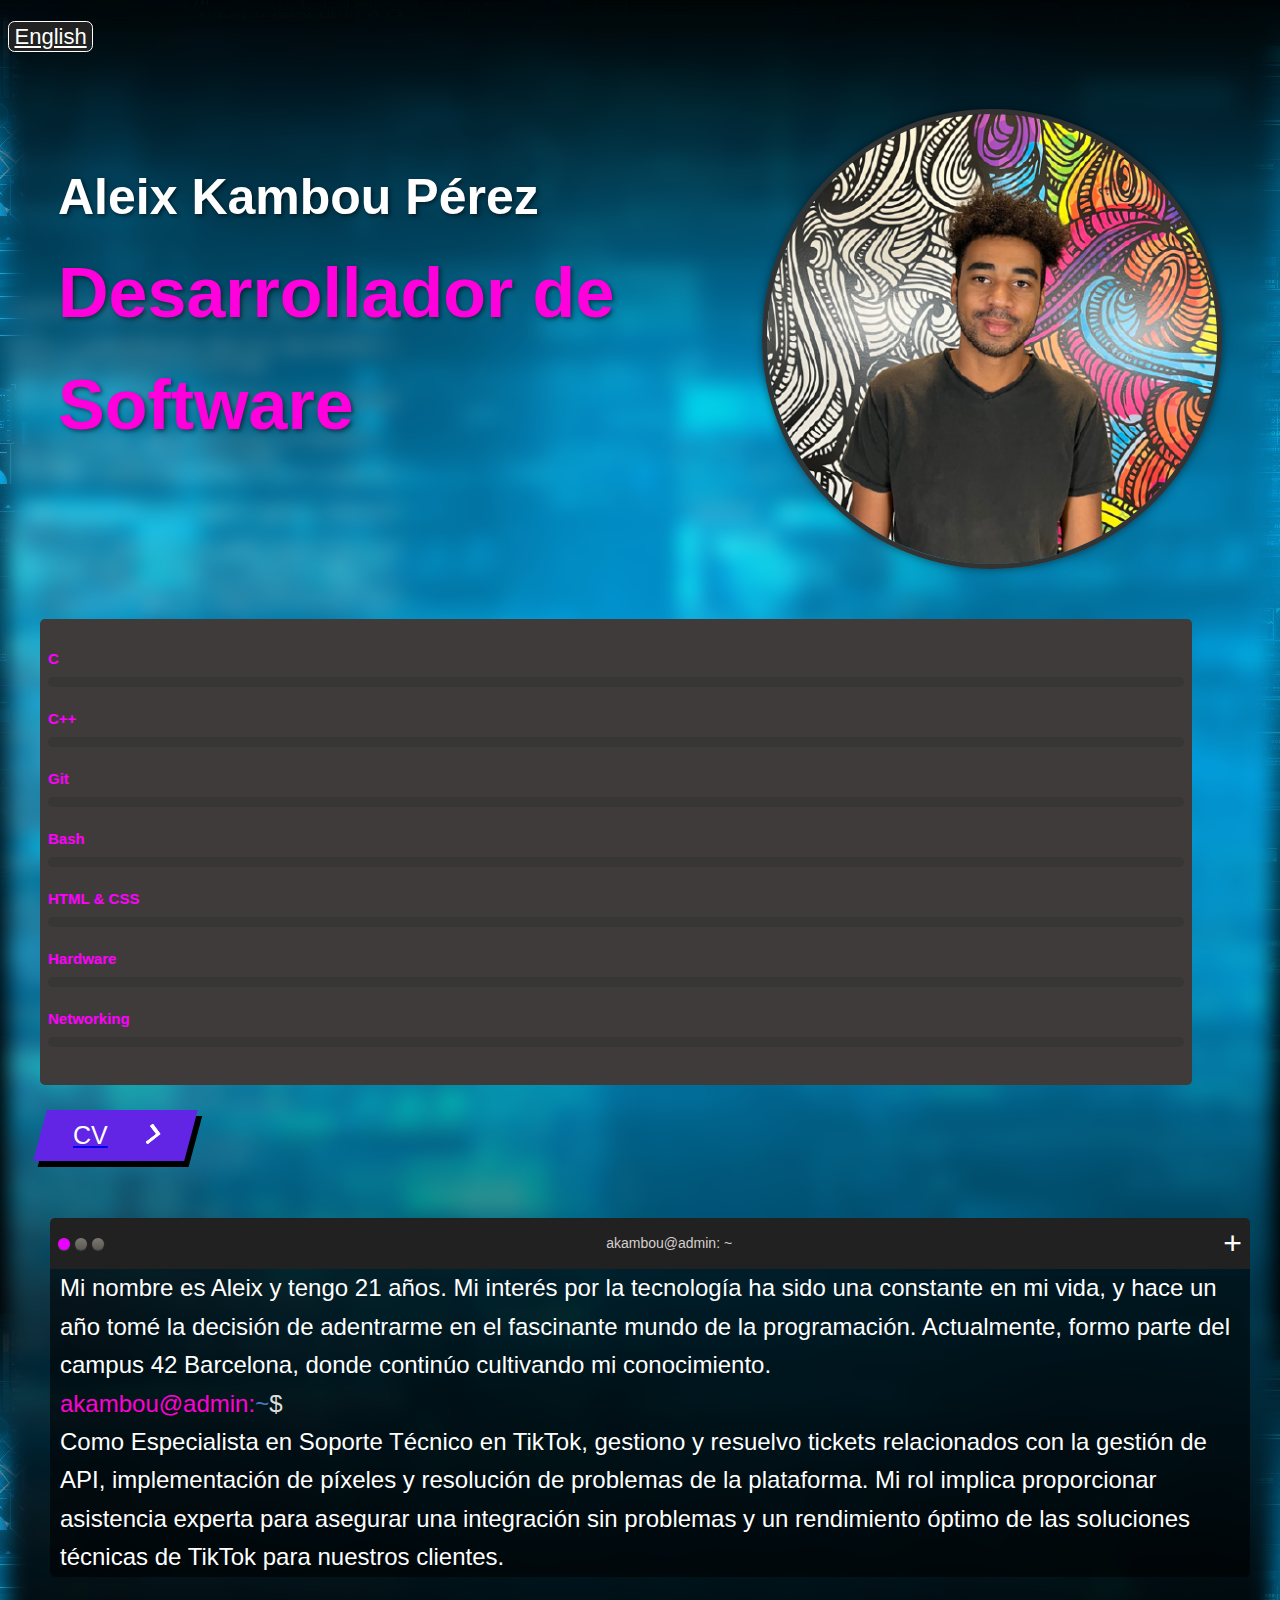
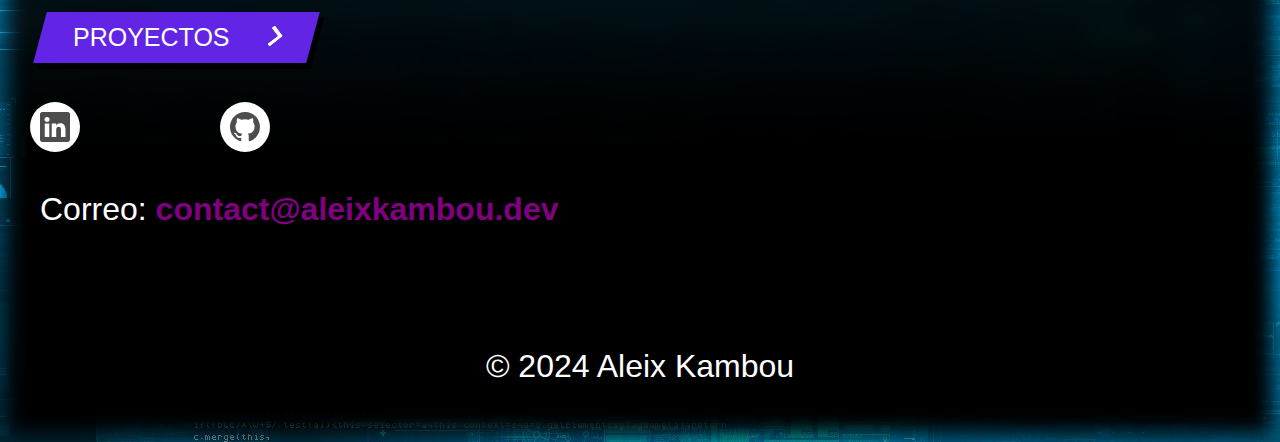
==== commit 1886d63b: "changed skill box" ====
--- a/index.html
+++ b/index.html
@@ -25,7 +25,67 @@
             </div>
             <img id="profile-picture" src="images/pfp.png" alt="Profile Picture">
         </div>
-        
+        <section class="skills">
+            <div class="container">
+                <div class="skill-box">
+                    <span class="title">C</span>
+                    <div class="skill-bar">
+                        <span class="skill-per c">
+                            <span class="tooltip">70%</span>
+                        </span>
+                    </div>
+                </div>
+    
+                <div class="skill-box">
+                    <span class="title">C++</span>
+                    <div class="skill-bar">
+                        <span class="skill-per cpp">
+                            <span class="tooltip">50%</span>
+                        </span>
+                    </div>
+                </div>
+                <div class="skill-box">
+                    <span class="title">Git</span>
+                    <div class="skill-bar">
+                        <span class="skill-per git">
+                            <span class="tooltip">50%</span>
+                        </span>
+                    </div>
+                </div>
+                <div class="skill-box">
+                    <span class="title">Bash</span>
+                    <div class="skill-bar">
+                        <span class="skill-per bash">
+                            <span class="tooltip">40%</span>
+                        </span>
+                    </div>
+                </div>
+                <div class="skill-box">
+                    <span class="title">HTML & CSS</span>
+                    <div class="skill-bar">
+                        <span class="skill-per html">
+                            <span class="tooltip">30%</span>
+                        </span>
+                    </div>
+                </div>
+                <div class="skill-box">
+                    <span class="title">Hardware</span>
+                    <div class="skill-bar">
+                        <span class="skill-per HW">
+                            <span class="tooltip">80%</span>
+                        </span>
+                    </div>
+                </div>
+                <div class="skill-box">
+                    <span class="title">Networking</span>
+                    <div class="skill-bar">
+                        <span class="skill-per network">
+                            <span class="tooltip">70%</span>
+                        </span>
+                    </div>
+                </div>
+            </div>
+        </section>
     </header>
     
     <main>
@@ -73,66 +133,7 @@
         </section>
 
         <section id="about-me">
-            <div class="about-me-wrapper">
-                <div class="container">
-                    <div class="skill-box">
-                        <span class="title">C</span>
-                        <div class="skill-bar">
-                            <span class="skill-per c">
-                                <span class="tooltip">70%</span>
-                            </span>
-                        </div>
-                    </div>
-        
-                    <div class="skill-box">
-                        <span class="title">C++</span>
-                        <div class="skill-bar">
-                            <span class="skill-per cpp">
-                                <span class="tooltip">50%</span>
-                            </span>
-                        </div>
-                    </div>
-                    <div class="skill-box">
-                        <span class="title">Git</span>
-                        <div class="skill-bar">
-                            <span class="skill-per git">
-                                <span class="tooltip">50%</span>
-                            </span>
-                        </div>
-                    </div>
-                    <div class="skill-box">
-                        <span class="title">Bash</span>
-                        <div class="skill-bar">
-                            <span class="skill-per bash">
-                                <span class="tooltip">40%</span>
-                            </span>
-                        </div>
-                    </div>
-                    <div class="skill-box">
-                        <span class="title">HTML & CSS</span>
-                        <div class="skill-bar">
-                            <span class="skill-per html">
-                                <span class="tooltip">30%</span>
-                            </span>
-                        </div>
-                    </div>
-                    <div class="skill-box">
-                        <span class="title">Hardware</span>
-                        <div class="skill-bar">
-                            <span class="skill-per HW">
-                                <span class="tooltip">80%</span>
-                            </span>
-                        </div>
-                    </div>
-                    <div class="skill-box">
-                        <span class="title">Networking</span>
-                        <div class="skill-bar">
-                            <span class="skill-per network">
-                                <span class="tooltip">70%</span>
-                            </span>
-                        </div>
-                    </div>
-                </div>
+
         
                 <div class="terminal">
                     <div class="terminal_toolbar">
--- a/styles.css
+++ b/styles.css
@@ -1,7 +1,7 @@
 body {
     font-family: Arial, sans-serif;
     line-height: 1.6;
-    background-color: rgba(0, 0, 0, 1);
+	background: url("images/background.jpg");
     position: relative;
     min-height: 100vh;
     font-size: 2em; /* Add this line */
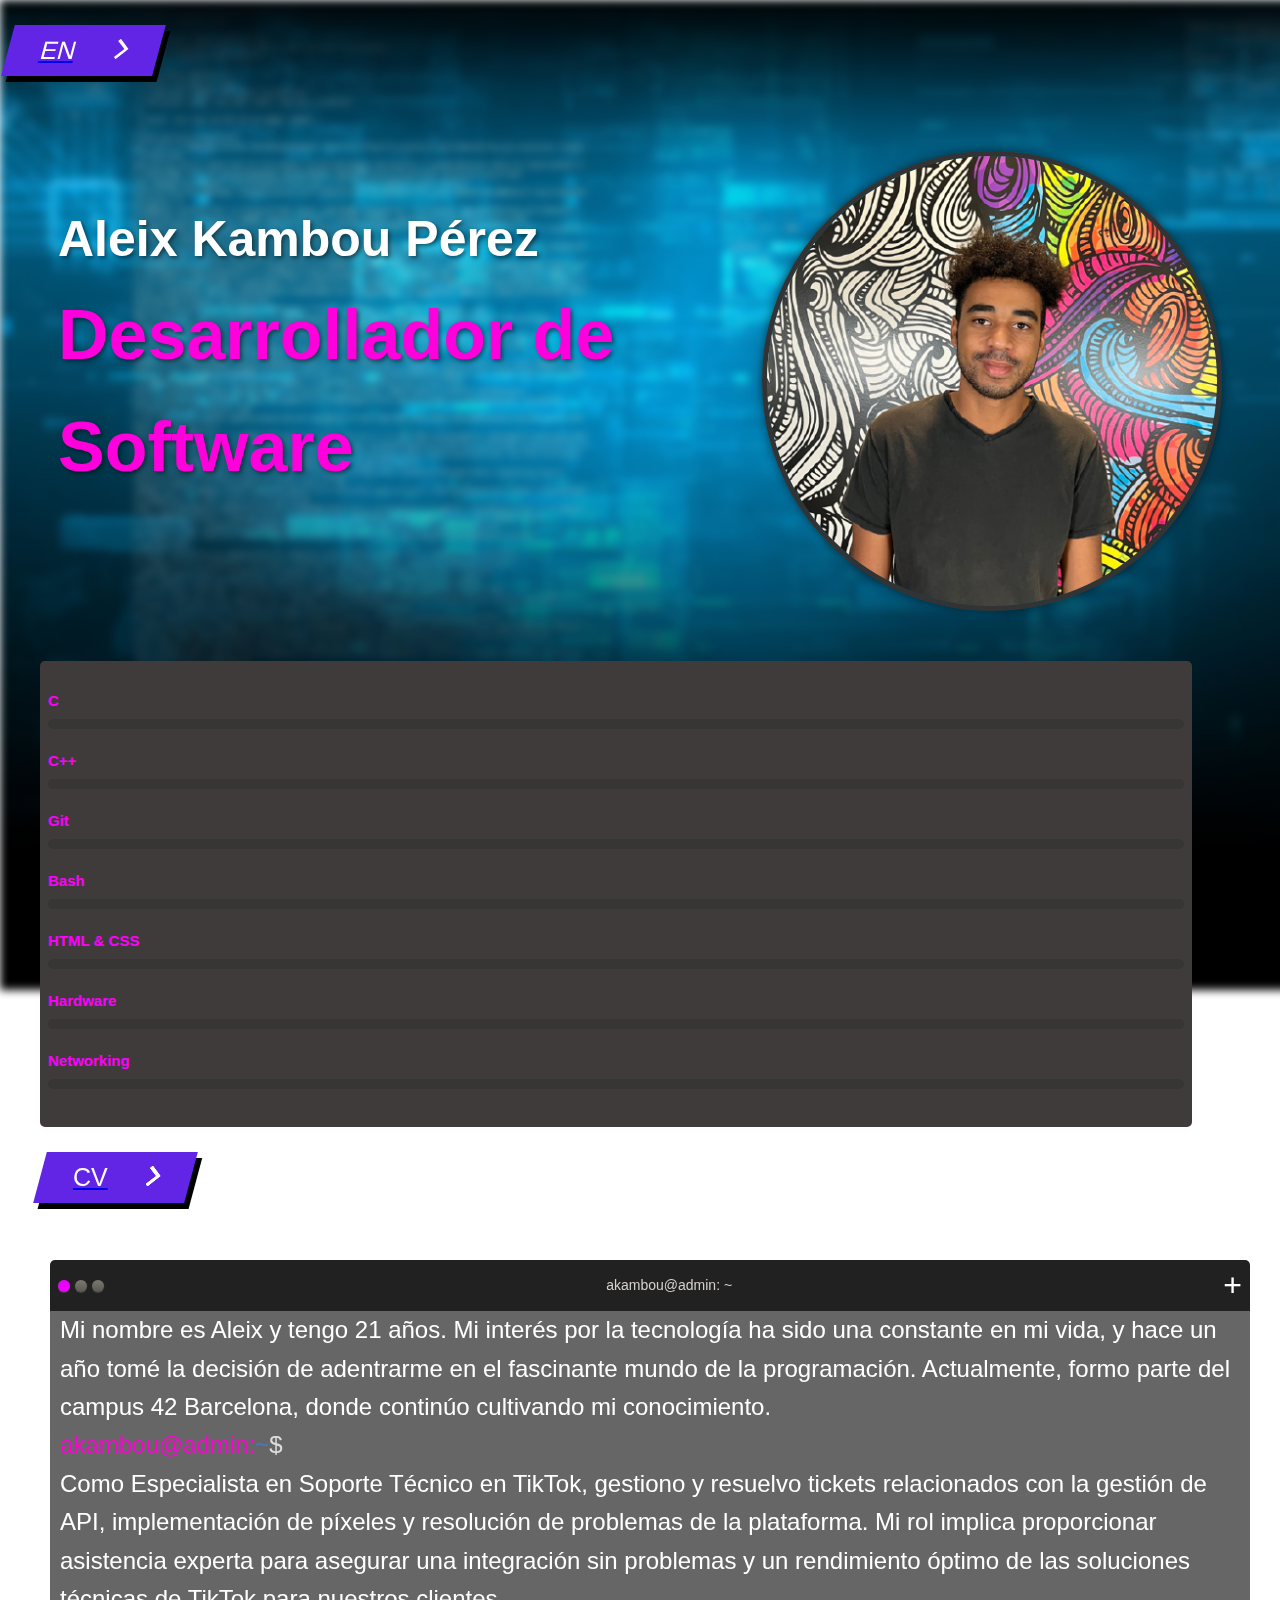
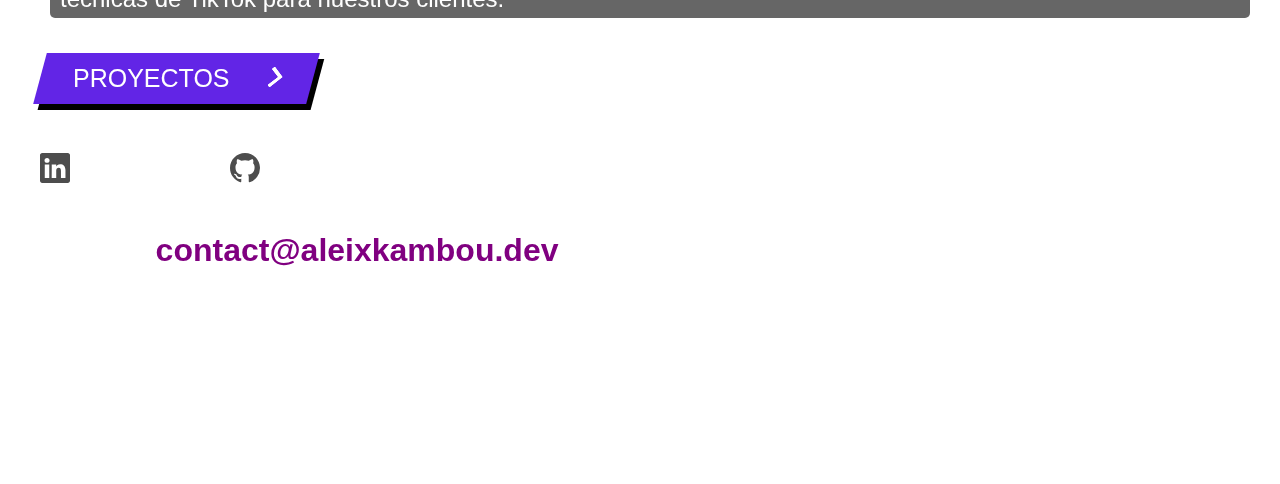
==== commit af21c436: "changed skill box" ====
--- a/index.html
+++ b/index.html
@@ -16,7 +16,31 @@
         <link rel="icon" type="img/png" href="images/pfp.png">
       </head>
 <body>
-    <a href="index-en.html" class="language-button">English</a>
+    <a href="index-en.html" class="button">
+        <button class="cta">
+            EN
+            <span class="second">
+                <svg xmlns:xlink="http://www.w3.org/1999/xlink"
+                    xmlns="http://www.w3.org/2000/svg"
+                    version="1.1"
+                    viewBox="0 0 66 43"
+                    height="20px"
+                    width="50px">
+                    <g fill-rule="evenodd"
+                        fill="none"
+                        stroke-width="1"
+                        stroke="none"
+                        id="arrow">
+                        <path fill="#FFFFFF"
+                            d="M40.1543933,3.89485454 L43.9763149,0.139296592 C44.1708311,-0.0518420739 44.4826329,-0.0518571125 44.6771675,0.139262789 L65.6916134,20.7848311 C66.0855801,21.1718824 66.0911863,21.8050225 65.704135,22.1989893 C65.7000188,22.2031791 65.6958657,22.2073326 65.6916762,22.2114492 L44.677098,42.8607841 C44.4825957,43.0519059 44.1708242,43.0519358 43.9762853,42.8608513 L40.1545186,39.1069479 C39.9575152,38.9134427 39.9546793,38.5968729 40.1481845,38.3998695 C40.1502893,38.3977268 40.1524132,38.395603 40.1545562,38.3934985 L56.9937789,21.8567812 C57.1908028,21.6632968 57.193672,21.3467273 57.0001876,21.1497035 C56.9980647,21.1475418 56.9959223,21.1453995 56.9937605,21.1432767 L40.1545208,4.60825197 C39.9574869,4.41477773 39.9546013,4.09820839 40.1480756,3.90117456 C40.1501626,3.89904911 40.1522686,3.89694235 40.1543933,3.89485454 Z"
+                            class="one">
+                        </path>
+                        <!-- ... existing SVG paths ... -->
+                    </g>
+                </svg>
+            </span>
+        </button>
+    </a>
     <header>
         <div class="header-content">
             <div class="header-text">
--- a/styles.css
+++ b/styles.css
@@ -1,10 +1,29 @@
 body {
     font-family: Arial, sans-serif;
     line-height: 1.6;
-	background: url("images/background.jpg");
     position: relative;
     min-height: 100vh;
-    font-size: 2em; /* Add this line */
+    font-size: 2em;
+}
+
+body::before {
+    content: "";
+    position: fixed;
+    top: 0;
+    left: 0;
+    width: 110%;
+    height: 110%;
+    background: url("images/background.jpg");
+    background-size: cover;
+    background-position: center;
+    filter: blur(4px);
+    z-index: -1;
+}
+
+/* Add this to ensure content stays above blurred background */
+main, header, section {
+    position: relative;
+    z-index: 1;
 }
 
 @media (max-width: 800px) {
@@ -27,26 +46,14 @@
 		font-size: 14px;
 	}
 }
-body::before {
-	content: "";
-	position: absolute;
-	top: 0;
-	left: 0;
-	width: 100%;
-	height: 100%;
-	background: url("images/background.jpg");
-	background-size: cover;
-	background-position: center;
-	filter: blur(10px); /* Adjust the pixel value as needed */
-	z-index: -1;
-}
+
 
 #profile-picture {
-	max-width: 100%;
+	max-width: 90%;
 	height: auto;
-	border-radius: 50%;
+	border-radius: 20%;
 	box-shadow: 0px 0px 10px rgba(0,0,0,0.5);
-	border: 5px solid #333;
+	border: 2px solid #333;
 	display: block;
 	margin: 0 auto; /* This will center the image */
 }
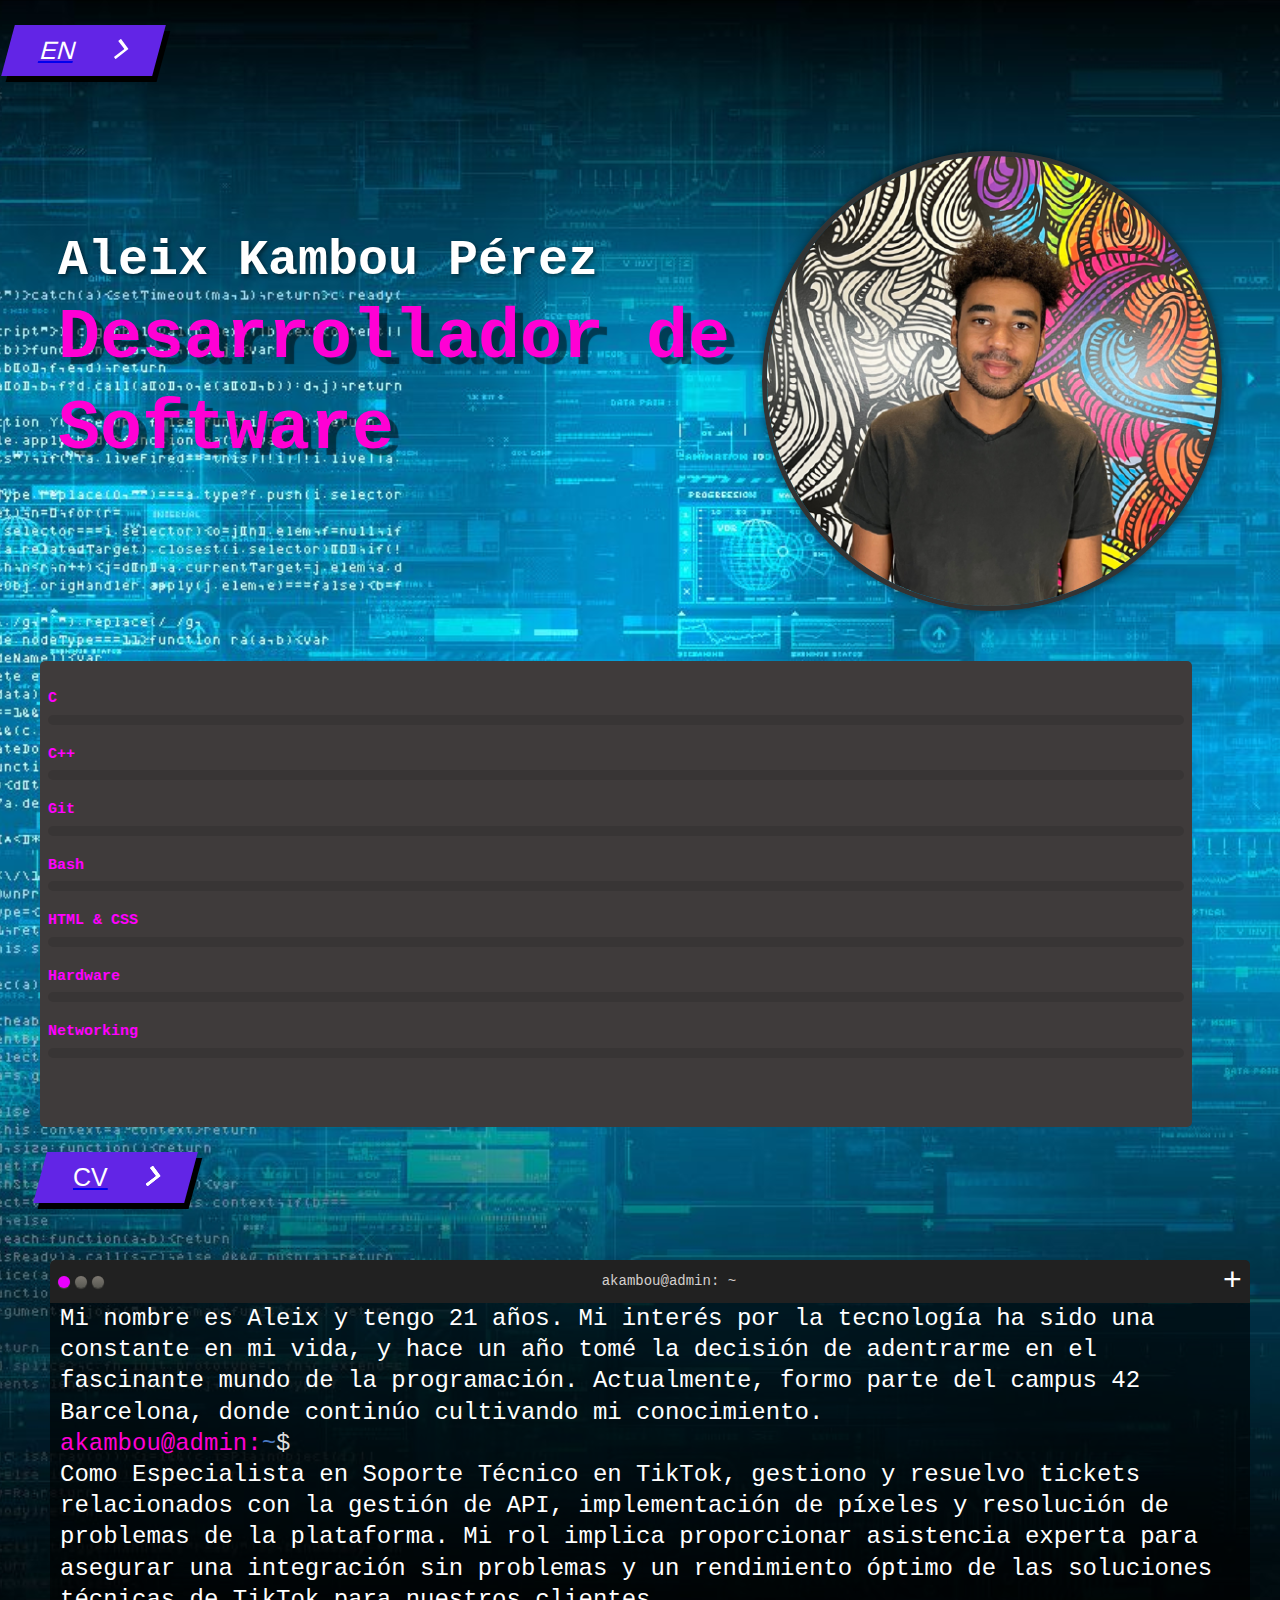
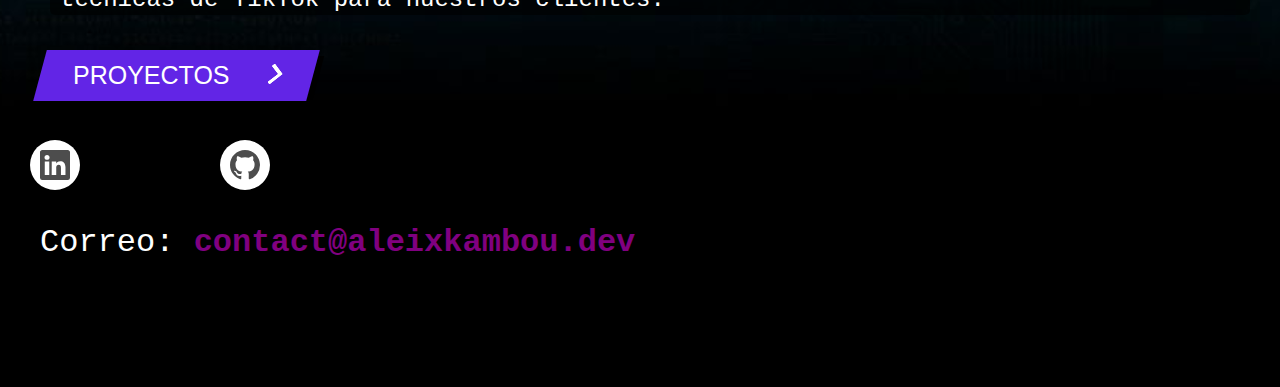
==== commit 089e2cb5: "removed copy" ====
--- a/index.html
+++ b/index.html
@@ -285,7 +285,7 @@
 
 
     <footer>
-        <p>&copy; 2024 Aleix Kambou</p>
+        <p></p>
         </footer>
         <script src="script.js"></script>
         </body>
--- a/styles.css
+++ b/styles.css
@@ -1,29 +1,15 @@
+@import url('https://fonts.googleapis.com/css2?family=Source+Code+Pro:wght@300;400;500;600;700&display=swap');
+
 body {
-    font-family: Arial, sans-serif;
-    line-height: 1.6;
+    font-family: 'Source Code ', monospace;
+    line-height: 1.3;
+    background: url("images/background.jpg");
+    background-size: cover;
+    background-position: center;
+    z-index: -1;
     position: relative;
     min-height: 100vh;
     font-size: 2em;
-}
-
-body::before {
-    content: "";
-    position: fixed;
-    top: 0;
-    left: 0;
-    width: 110%;
-    height: 110%;
-    background: url("images/background.jpg");
-    background-size: cover;
-    background-position: center;
-    filter: blur(4px);
-    z-index: -1;
-}
-
-/* Add this to ensure content stays above blurred background */
-main, header, section {
-    position: relative;
-    z-index: 1;
 }
 
 @media (max-width: 800px) {
@@ -49,13 +35,33 @@
 
 
 #profile-picture {
-	max-width: 90%;
-	height: auto;
-	border-radius: 20%;
-	box-shadow: 0px 0px 10px rgba(0,0,0,0.5);
-	border: 2px solid #333;
-	display: block;
-	margin: 0 auto; /* This will center the image */
+    width: 650px;
+    height: 650px;
+    object-fit: cover;
+    border-radius: 50%;
+    box-shadow: 0 4px 8px rgba(0, 0, 0, 0.3);
+    margin: 0rem;
+}
+
+@media (max-width: 1024px) {
+    #profile-picture {
+        width: 200px;
+        height: 200px;
+    }
+}
+
+@media (max-width: 768px) {
+    #profile-picture {
+        width: 150px;
+        height: 150px;
+    }
+}
+
+@media (max-width: 480px) {
+    #profile-picture {
+        width: 120px;
+        height: 120px;
+    }
 }
 
 /*###################################################### ABOUT ME #######################################*/
@@ -427,6 +433,11 @@
     color: purple;
 }
 
+h3 {
+	font-size: 20px;
+	margin-top: 0; /* This reduces the space above the h3 */
+	color: rgb(179, 16, 124);
+}
 
 h1 {
     font-size: 50px;
@@ -435,17 +446,13 @@
     margin-bottom: 0; /* This reduces the space below the h1 */
 }
 
-h3 {
-	font-size: 20px;
-	margin-top: 0; /* This reduces the space above the h3 */
-	color: rgb(179, 16, 124);
-}
+
 
 h4 {
     font-size: 70px;
     margin-top: 0; /* This reduces the space above the h4 */
-    color: rgb(255, 0, 221);
-    text-shadow: 2px 2px 4px rgba(0, 0, 0, 0.5); /* Add shadow */
+    color: rgb(255, 0, 212);
+    text-shadow: 8px 7px 1px rgba(0, 0, 0, 0.5); /* Add shadow */
 }
 
 h2 {
@@ -454,13 +461,24 @@
 	text-shadow: #000000;
 }
 
-@media (max-width: 600px) {
-	h1 {
-		display: none;
-	}
-	h4 {
-		display: none;
-	}
+
+
+@media (max-width: 768px) {
+    h1 {
+        font-size: 2.2rem;
+    }
+    h4 {
+        font-size: 1.3rem;
+    }
+}
+
+@media (max-width: 480px) {
+    h1 {
+        font-size: 1.8rem;
+    }
+    h4 {
+        font-size: 1rem;
+    }
 }
 
 #contact img {
@@ -472,22 +490,43 @@
 /*###################################################### PROJECT #######################################*/
 
 .project {
-	position: relative;
-	flex: 1 0 21%; /* This will make each box take up approximately 1/4 of the container width, adjust as needed */
-	box-sizing: border-box;
-	margin: 10%;
-	padding: 10%;
-	background-color: #181142; /* This makes the background grey */
-	color: #ffffff; /* This makes the text white */
-	box-shadow: 1px 1px 1px rgba(0,0,0,0.1);
-	font-size: 14px; /* This makes the text smaller. Adjust as needed */
-	border-radius: 10px; /* Rounded corners */
+    position: relative;
+    flex: 1 0 300px; /* Base width for better responsiveness */
+    box-sizing: border-box;
+    margin: 1rem;
+    padding: 1.5rem;
+    background-color: #181142;
+    color: #ffffff;
+    box-shadow: 0 4px 8px rgba(0, 0, 0, 0.2); /* Subtle shadow */
+    font-size: 14px;
+    border-radius: 0; /* Remove rounded corners */
+    transition: transform 0.3s ease, box-shadow 0.3s ease;
 }
 
 .project:hover {
-	background-color: #009688; /* New background color on hover */
-	transform: scale(1.03); /* Keep the scale transformation for a subtle effect */
-	box-shadow: 0 4px 8px rgba(0,0,0,0.2); /* Keep the enhanced shadow for depth */
+    background-color: #009688;
+    transform: translateY(-5px); /* Slight lift effect */
+    box-shadow: 0 6px 12px rgba(0, 0, 0, 0.3); /* Enhanced shadow on hover */
+}
+
+.responsive-video {
+    width: 100%;
+    min-width: 250px;
+    min-height: 150px;
+    height: auto;
+    margin-bottom: 1rem;
+}
+
+@media (max-width: 768px) {
+    .project {
+        min-width: 300px; /* Minimum width for project box */
+        margin: 1rem 0;
+    }
+    
+    .responsive-video {
+        min-width: 280px; /* Slightly smaller than project box */
+        min-height: 160px;
+    }
 }
 .github-logo{
 	width: 40px; /* This makes the logo smaller. Adjust as needed */
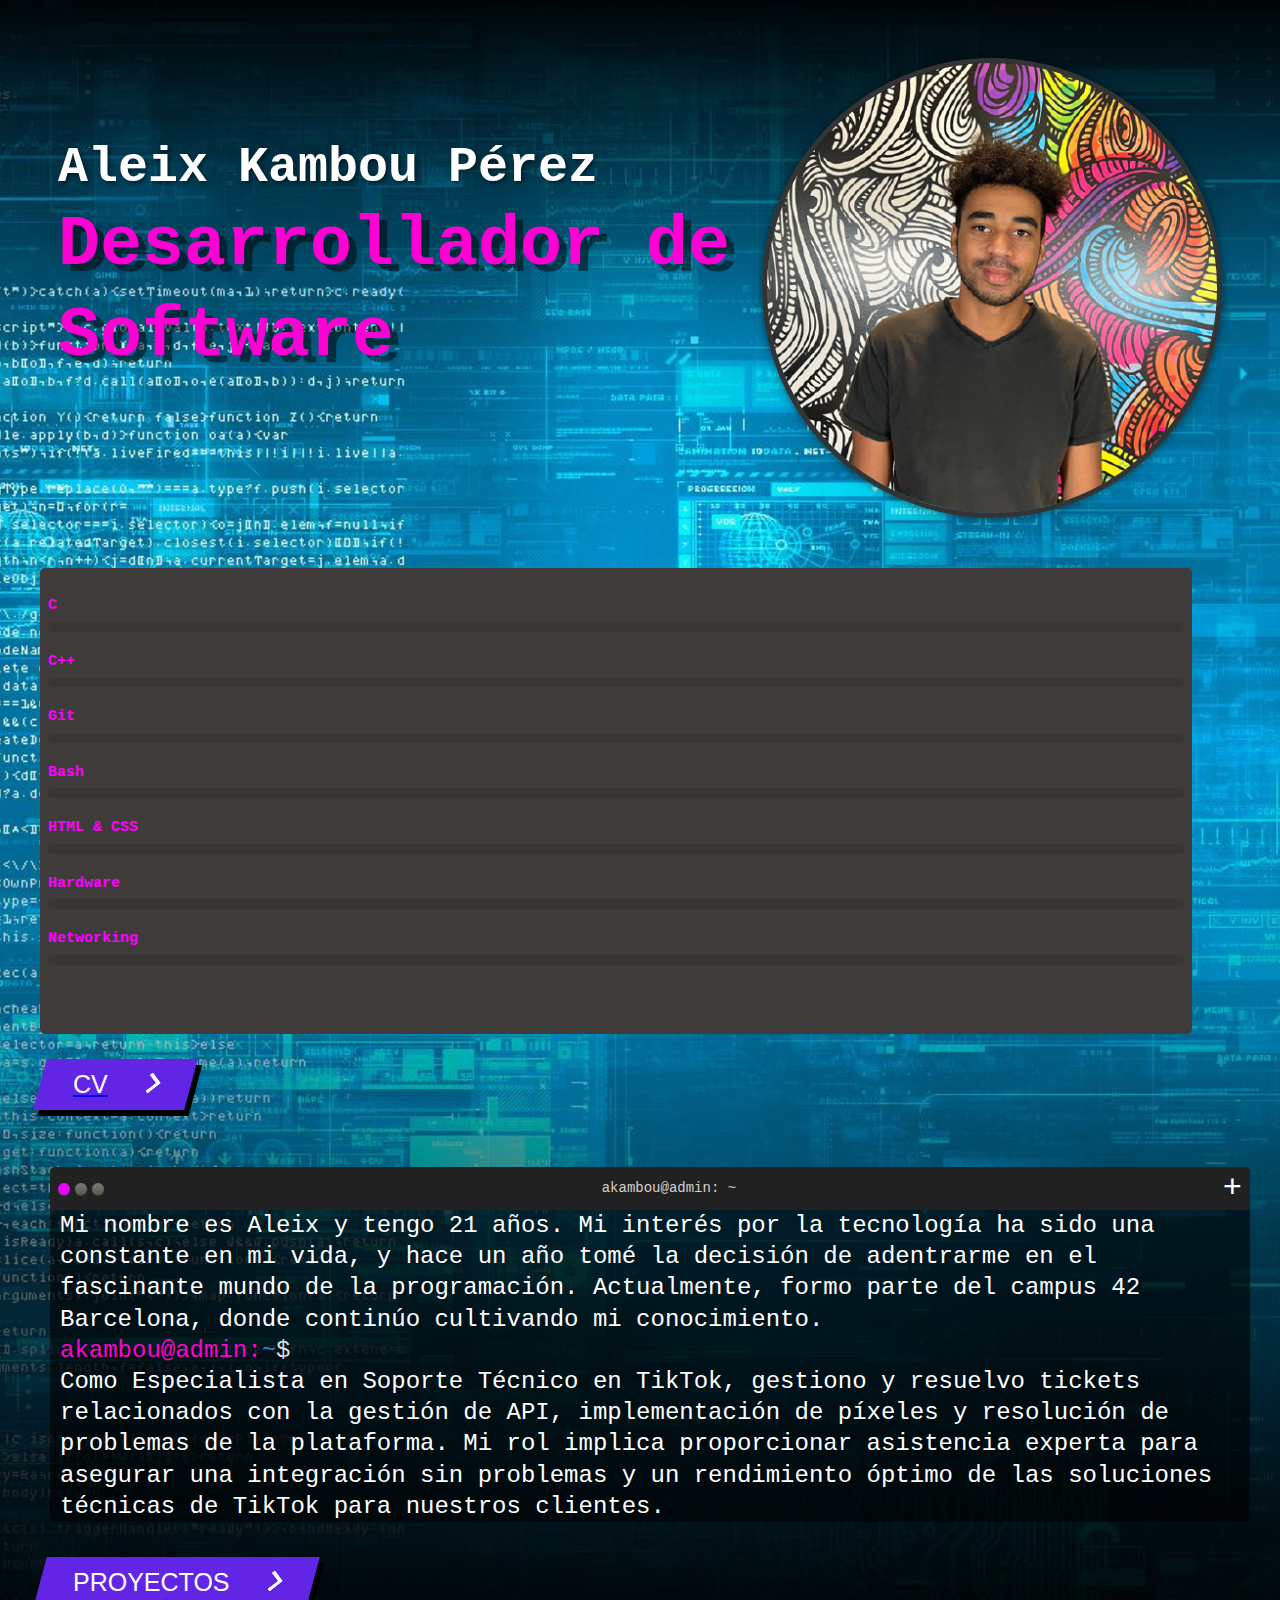
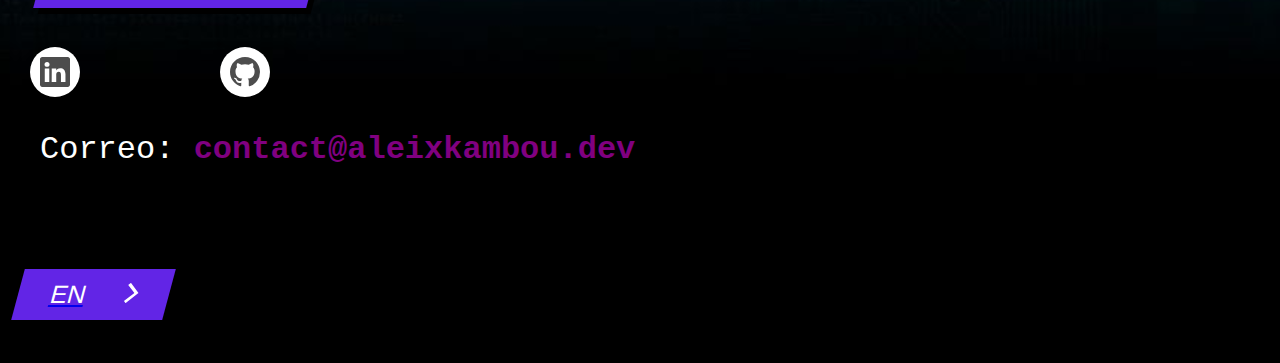
==== commit e8a063de: "changed lang button" ====
--- a/index.html
+++ b/index.html
@@ -16,31 +16,7 @@
         <link rel="icon" type="img/png" href="images/pfp.png">
       </head>
 <body>
-    <a href="index-en.html" class="button">
-        <button class="cta">
-            EN
-            <span class="second">
-                <svg xmlns:xlink="http://www.w3.org/1999/xlink"
-                    xmlns="http://www.w3.org/2000/svg"
-                    version="1.1"
-                    viewBox="0 0 66 43"
-                    height="20px"
-                    width="50px">
-                    <g fill-rule="evenodd"
-                        fill="none"
-                        stroke-width="1"
-                        stroke="none"
-                        id="arrow">
-                        <path fill="#FFFFFF"
-                            d="M40.1543933,3.89485454 L43.9763149,0.139296592 C44.1708311,-0.0518420739 44.4826329,-0.0518571125 44.6771675,0.139262789 L65.6916134,20.7848311 C66.0855801,21.1718824 66.0911863,21.8050225 65.704135,22.1989893 C65.7000188,22.2031791 65.6958657,22.2073326 65.6916762,22.2114492 L44.677098,42.8607841 C44.4825957,43.0519059 44.1708242,43.0519358 43.9762853,42.8608513 L40.1545186,39.1069479 C39.9575152,38.9134427 39.9546793,38.5968729 40.1481845,38.3998695 C40.1502893,38.3977268 40.1524132,38.395603 40.1545562,38.3934985 L56.9937789,21.8567812 C57.1908028,21.6632968 57.193672,21.3467273 57.0001876,21.1497035 C56.9980647,21.1475418 56.9959223,21.1453995 56.9937605,21.1432767 L40.1545208,4.60825197 C39.9574869,4.41477773 39.9546013,4.09820839 40.1480756,3.90117456 C40.1501626,3.89904911 40.1522686,3.89694235 40.1543933,3.89485454 Z"
-                            class="one">
-                        </path>
-                        <!-- ... existing SVG paths ... -->
-                    </g>
-                </svg>
-            </span>
-        </button>
-    </a>
+    
     <header>
         <div class="header-content">
             <div class="header-text">
@@ -285,7 +261,31 @@
 
 
     <footer>
-        <p></p>
+        <a href="index-en.html" class="button">
+            <button class="cta">
+                EN
+                <span class="second">
+                    <svg xmlns:xlink="http://www.w3.org/1999/xlink"
+                        xmlns="http://www.w3.org/2000/svg"
+                        version="1.1"
+                        viewBox="0 0 66 43"
+                        height="20px"
+                        width="50px">
+                        <g fill-rule="evenodd"
+                            fill="none"
+                            stroke-width="1"
+                            stroke="none"
+                            id="arrow">
+                            <path fill="#FFFFFF"
+                                d="M40.1543933,3.89485454 L43.9763149,0.139296592 C44.1708311,-0.0518420739 44.4826329,-0.0518571125 44.6771675,0.139262789 L65.6916134,20.7848311 C66.0855801,21.1718824 66.0911863,21.8050225 65.704135,22.1989893 C65.7000188,22.2031791 65.6958657,22.2073326 65.6916762,22.2114492 L44.677098,42.8607841 C44.4825957,43.0519059 44.1708242,43.0519358 43.9762853,42.8608513 L40.1545186,39.1069479 C39.9575152,38.9134427 39.9546793,38.5968729 40.1481845,38.3998695 C40.1502893,38.3977268 40.1524132,38.395603 40.1545562,38.3934985 L56.9937789,21.8567812 C57.1908028,21.6632968 57.193672,21.3467273 57.0001876,21.1497035 C56.9980647,21.1475418 56.9959223,21.1453995 56.9937605,21.1432767 L40.1545208,4.60825197 C39.9574869,4.41477773 39.9546013,4.09820839 40.1480756,3.90117456 C40.1501626,3.89904911 40.1522686,3.89694235 40.1543933,3.89485454 Z"
+                                class="one">
+                            </path>
+                            <!-- ... existing SVG paths ... -->
+                        </g>
+                    </svg>
+                </span>
+            </button>
+        </a>
         </footer>
         <script src="script.js"></script>
         </body>
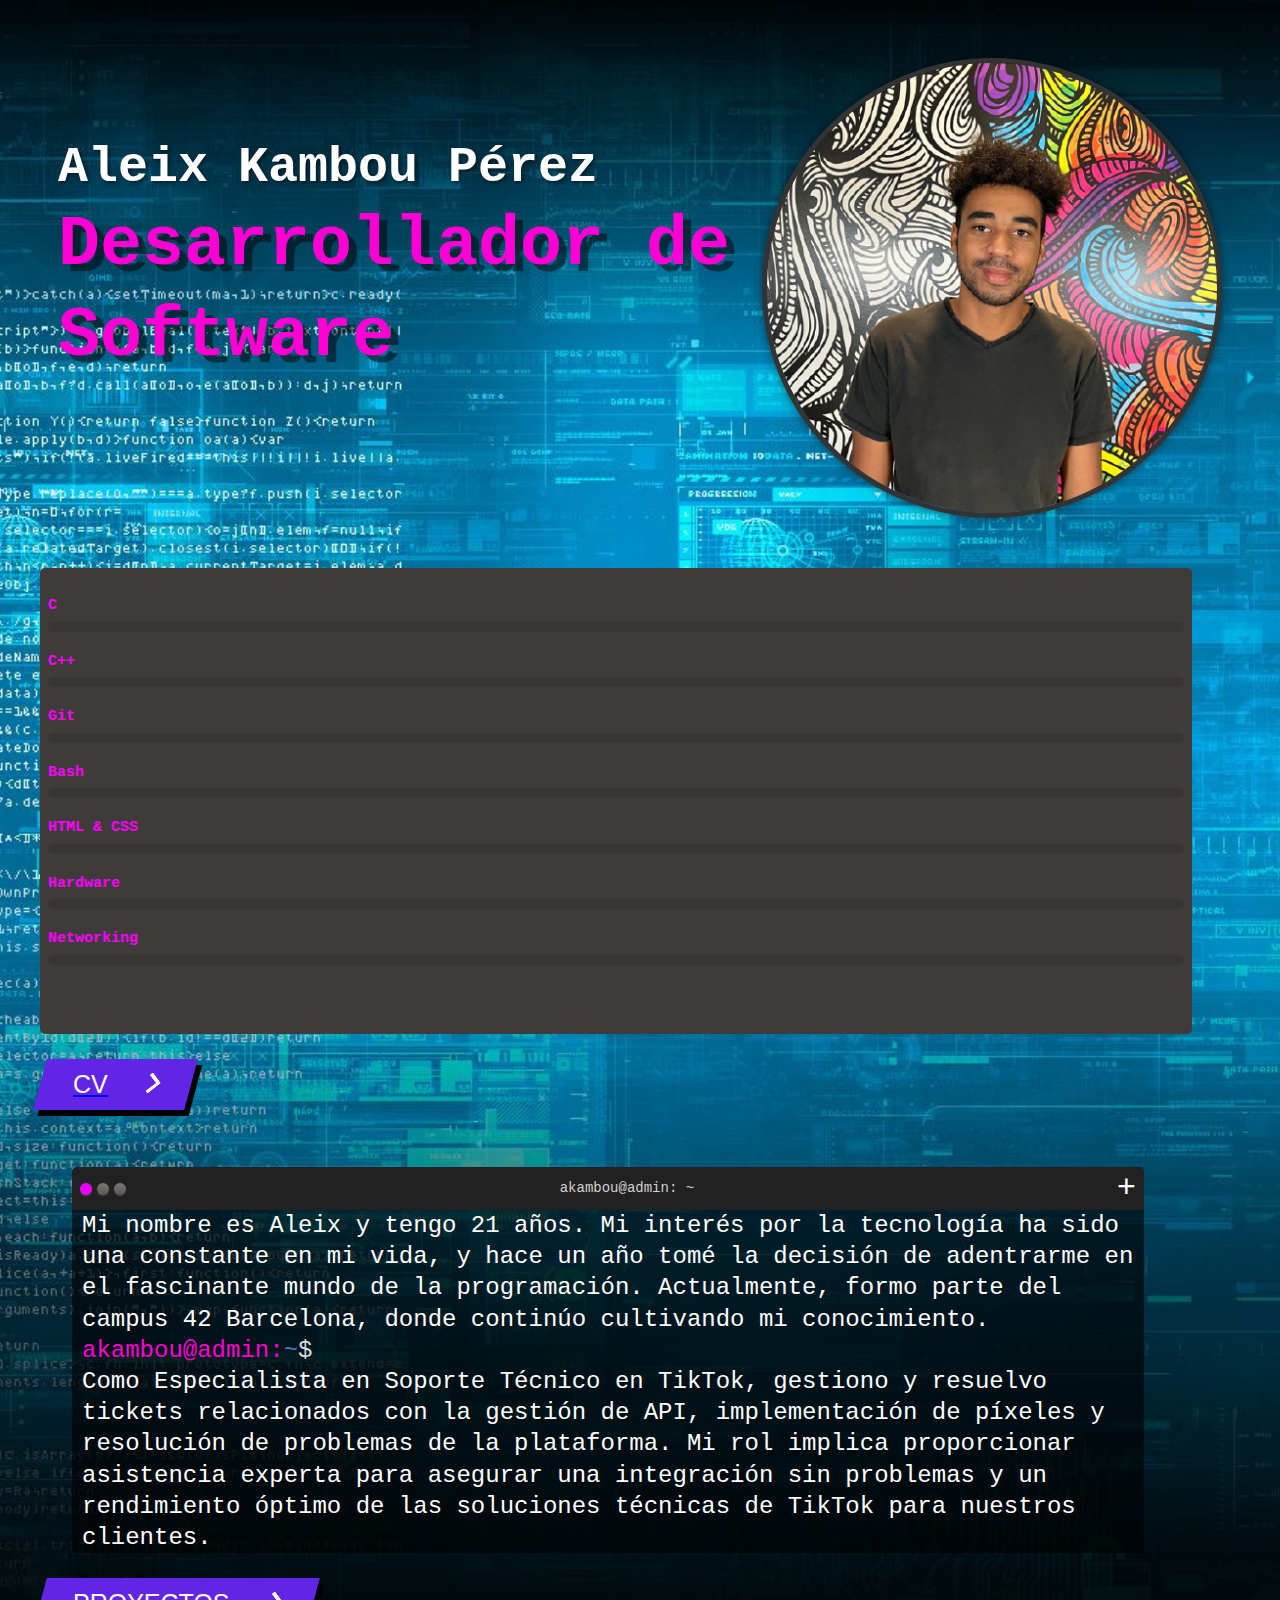
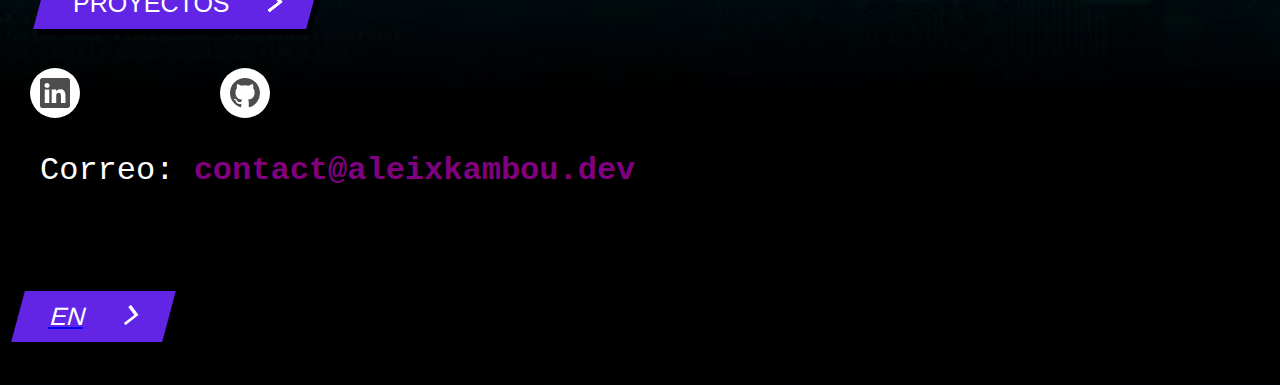
==== commit 8d749856: "moved skills" ====
--- a/index.html
+++ b/index.html
@@ -135,7 +135,7 @@
         <section id="about-me">
 
         
-                <div class="terminal">
+                <div class="skills">
                     <div class="terminal_toolbar">
                         <div class="butt">
                             <button class="btn btn-color"></button>
